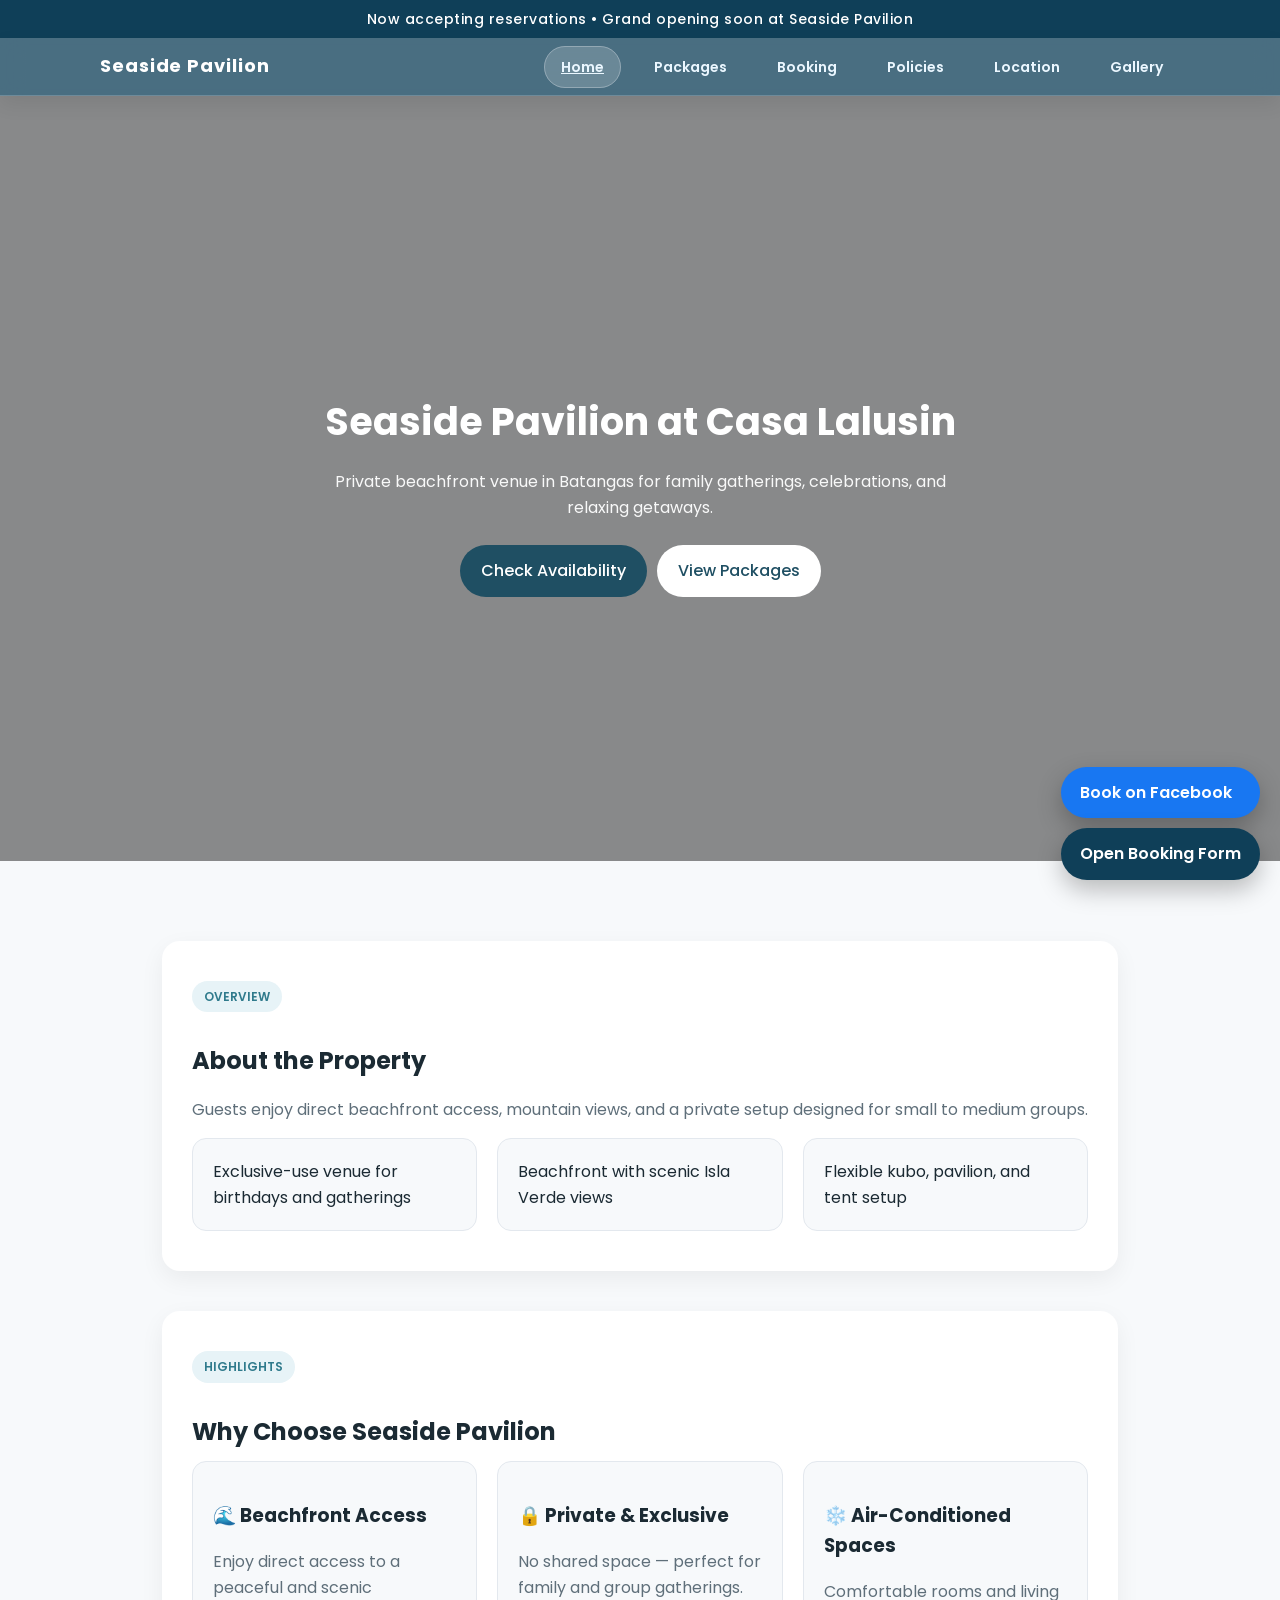
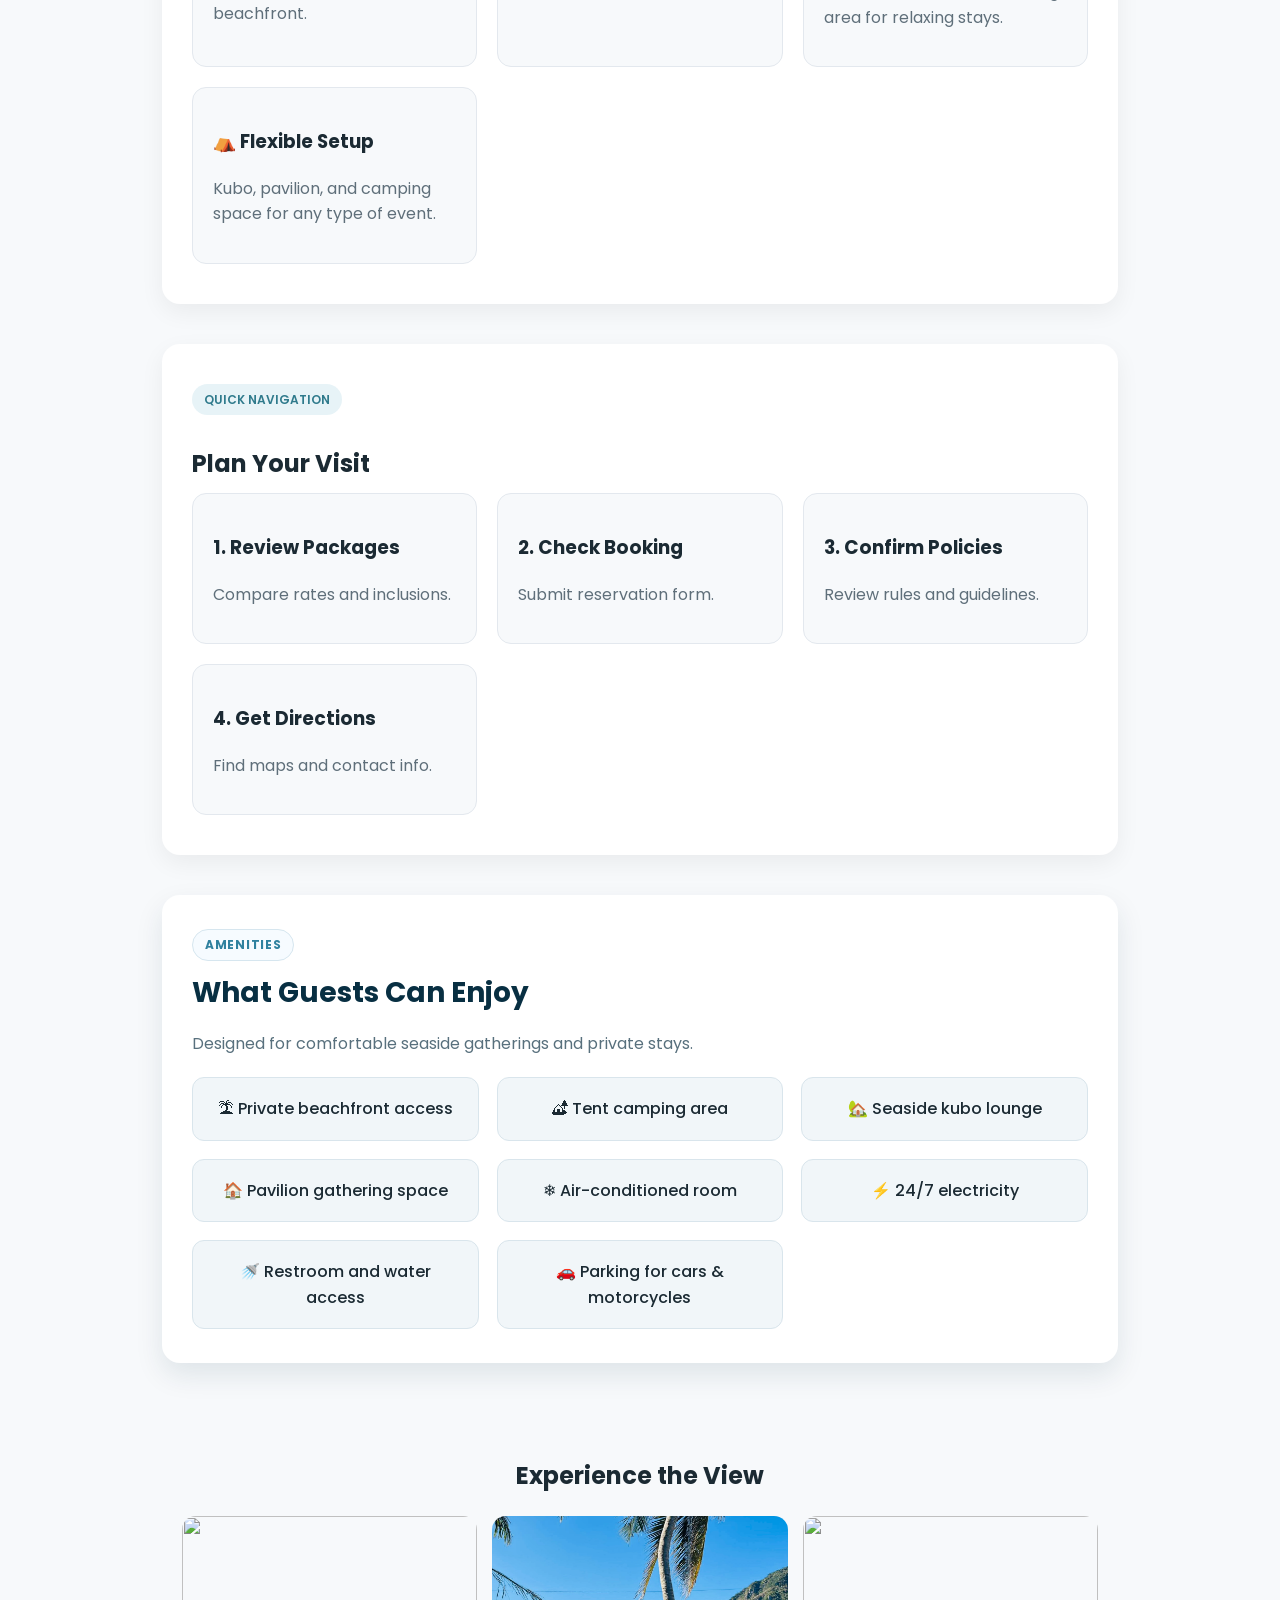
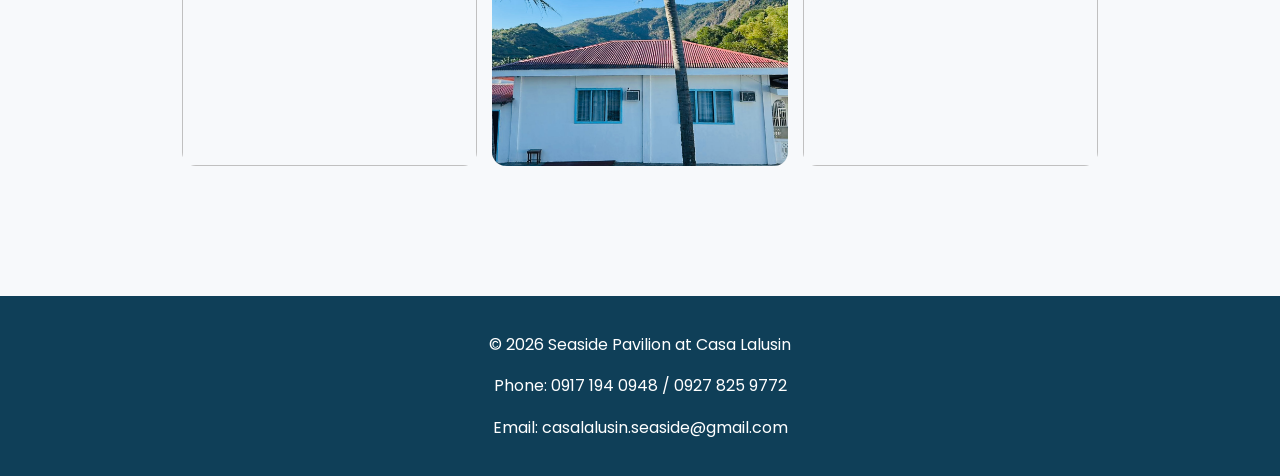
==== index.html @ c65def58 "Update index.html" ====
<!DOCTYPE html>
<html lang="en">

<head>
<meta charset="UTF-8">
<meta name="viewport" content="width=device-width, initial-scale=1.0">

<title>Seaside Pavilion at Casa Lalusin</title>

<link href="https://fonts.googleapis.com/css2?family=Poppins:wght@300;400;500;600;700&display=swap" rel="stylesheet">
<link rel="stylesheet" href="styles.css">

</head>

<body>

<div class="announcement-bar">
Now accepting reservations • Grand opening soon at Seaside Pavilion
</div>

<div class="page-shell">

<header class="site-header">

<div class="header-wrap">

<a class="brand" href="index.html">Seaside Pavilion</a>

<nav class="site-nav" aria-label="Main navigation">

<a class="active" href="index.html">Home</a>
<a href="packages.html">Packages</a>
<a href="booking.html">Booking</a>
<a href="policies.html">Policies</a>
<a href="location.html">Location</a>
<a href="gallery.html">Gallery</a>

</nav>

</div>

</header>

<section class="hero">
  <div class="hero-overlay"></div>

  <div class="hero-content">
    <h1>Seaside Pavilion at Casa Lalusin</h1>
    <p>Private beachfront venue in Batangas for family gatherings, celebrations, and relaxing getaways.</p>

    <div class="hero-buttons">
      <a href="booking.html" class="btn primary">Check Availability</a>
      <a href="packages.html" class="btn secondary">View Packages</a>
    </div>
  </div>
</section>
<main>

<section class="section-box">
  <span class="section-label">OVERVIEW</span>
  <h2>About the Property</h2>

  <p>
    Guests enjoy direct beachfront access, mountain views, and a private setup designed for small to medium groups.
  </p>

  <div class="highlight-grid">
    <div class="highlight-card">Exclusive-use venue for birthdays and gatherings</div>
    <div class="highlight-card">Beachfront with scenic Isla Verde views</div>
    <div class="highlight-card">Flexible kubo, pavilion, and tent setup</div>
  </div>
</section>

<section class="section-box">
  <span class="section-label">HIGHLIGHTS</span>
  <h2>Why Choose Seaside Pavilion</h2>

  <div class="highlight-grid">

    <div class="highlight-card">
      <h3>🌊 Beachfront Access</h3>
      <p>Enjoy direct access to a peaceful and scenic beachfront.</p>
    </div>

    <div class="highlight-card">
      <h3>🔒 Private & Exclusive</h3>
      <p>No shared space — perfect for family and group gatherings.</p>
    </div>

    <div class="highlight-card">
      <h3>❄️ Air-Conditioned Spaces</h3>
      <p>Comfortable rooms and living area for relaxing stays.</p>
    </div>

    <div class="highlight-card">
      <h3>⛺ Flexible Setup</h3>
      <p>Kubo, pavilion, and camping space for any type of event.</p>
    </div>

  </div>
</section>

<section class="section-box">
  <span class="section-label">QUICK NAVIGATION</span>
  <h2>Plan Your Visit</h2>

  <div class="highlight-grid">

    <div class="highlight-card">
      <h3>1. Review Packages</h3>
      <p>Compare rates and inclusions.</p>
    </div>

    <div class="highlight-card">
      <h3>2. Check Booking</h3>
      <p>Submit reservation form.</p>
    </div>

    <div class="highlight-card">
      <h3>3. Confirm Policies</h3>
      <p>Review rules and guidelines.</p>
    </div>

    <div class="highlight-card">
      <h3>4. Get Directions</h3>
      <p>Find maps and contact info.</p>
    </div>

  </div>
</section>

<section class="section amenities">

<div class="section-head">
<span class="kicker">Amenities</span>
<h2>What Guests Can Enjoy</h2>
<p class="lead">Designed for comfortable seaside gatherings and private stays.</p>
</div>

<div class="amenities-grid">

<div class="amenity">🏝 Private beachfront access</div>

<div class="amenity">🏕 Tent camping area</div>

<div class="amenity">🏡 Seaside kubo lounge</div>

<div class="amenity">🏠 Pavilion gathering space</div>

<div class="amenity">❄ Air-conditioned room</div>

<div class="amenity">⚡ 24/7 electricity</div>

<div class="amenity">🚿 Restroom and water access</div>

<div class="amenity">🚗 Parking for cars & motorcycles</div>

</div>

</section>

<section class="preview">
  <h2>Experience the View</h2>

  <div class="preview-grid">
    <img src="Photos/beach-front-2.jpg">
    <img src="Photos/pavilion-exterior.jpg">
    <img src="Photos/interior-pavillion.jpg">
  </div>
</section>
  
</main>

<footer class="footer">

<p>© 2026 Seaside Pavilion at Casa Lalusin</p>

<p>Phone: 0917 194 0948 / 0927 825 9772</p>

<p>Email: casalalusin.seaside@gmail.com</p>

</footer>

<div class="floating-book">

<a href="https://www.facebook.com/profile.php?id=61583040510428"
target="_blank"
rel="noopener"
class="btn btn-facebook">

Book on Facebook

</a>

<a href="https://docs.google.com/forms/d/e/1FAIpQLScv2Xp66gRx_fCEi0EjZHH2wXCVzVGtuP7Lgr5WYTmZOZ04qw/viewform?usp=header"
target="_blank"
rel="noopener"
class="btn btn-brand">

Open Booking Form

</a>

</div>

</div>

</body>

</html>
---- styles.css ----
:root {
  --bg: #eef5f9;
  --surface: #ffffff;
  --surface-soft: #f6fbff;
  --brand: #0f3f58;
  --brand-strong: #082f42;
  --accent: #2f819f;
  --text: #1b2a33;
  --muted: #58707d;
  --line: #d6e6ef;
  --shadow: 0 12px 28px rgba(8, 47, 66, 0.1);
  --radius-lg: 18px;
  --radius-md: 12px;
  --max-width: 1120px;
}

* {
  box-sizing: border-box;
}

body {
  margin: 0;
  font-family: 'Poppins', sans-serif;
  color: var(--text);
  background: linear-gradient(180deg,#f8fcff 0%,#eef5f9 100%);
  line-height: 1.6;
}

.page-shell {
  min-height: 100vh;
  display: flex;
  flex-direction: column;
}

.site-header {

position:sticky;

top:0;

z-index:25;

background:rgba(15,63,88,0.75);

backdrop-filter:blur(12px);

-webkit-backdrop-filter:blur(12px);

border-bottom:1px solid rgba(255,255,255,0.2);

box-shadow:0 8px 20px rgba(0,0,0,0.08);

}

.header-wrap {
  max-width: var(--max-width);
  margin: 0 auto;
  padding: 14px 20px;
  display: flex;
  justify-content: space-between;
  align-items: center;
}

.brand{

color:#fff;

text-decoration:none;

font-weight:700;

letter-spacing:0.05em;

font-size:18px;

}

.site-nav a {
  color: #ebf7ff;
  text-decoration: none;
  margin-left: 12px;
  font-weight: 600;
}

.site-nav a.active {
  text-decoration: underline;
}

.hero {
  background:
    linear-gradient(rgba(7,30,42,0.6),rgba(7,30,42,0.5)),
    url('https://images.unsplash.com/photo-1507525428034-b723cf961d3e') center/cover no-repeat;
  padding: 80px 20px;
  color: white;
  text-align: center;
}

.hero-card {
  max-width: 800px;
  margin: auto;
}

main {
  max-width: var(--max-width);
  margin: auto;
  padding: 30px 20px;
  flex: 1;
}

.section {
  background: white;
  padding: 28px;
  border-radius: var(--radius-lg);
  box-shadow: var(--shadow);
  margin-bottom: 24px;
}

.section-head h2 {
  margin-top: 0;
}

.grid-2 {
  display: grid;
  gap: 16px;
  grid-template-columns: repeat(auto-fit,minmax(280px,1fr));
}

.grid-3 {
  display: grid;
  gap: 16px;
  grid-template-columns: repeat(auto-fit,minmax(200px,1fr));
}

.card {
  background: var(--surface-soft);
  border: 1px solid var(--line);
  border-radius: var(--radius-md);
  padding: 16px;
}

.list,
.numbered {
  padding-left: 20px;
}

.package-grid {
  display: grid;
  gap: 16px;
  grid-template-columns: repeat(auto-fit,minmax(250px,1fr));
}

.package-card {
  background: #f9fcff;
  border: 1px solid var(--line);
  border-radius: var(--radius-md);
  padding: 16px;
}

.price-row {
  display: grid;
  grid-template-columns: 1fr 1fr;
  gap: 8px;
  margin-bottom: 10px;
}

.price-chip {
  background: #eaf4fa;
  padding: 8px;
  border-radius: 8px;
  text-align: center;
}

.package-card.featured {
  background: linear-gradient(150deg,#0f3f58,#1a6e90);
  color: white;
}

.btn {
  display: inline-block;
  padding: 10px 18px;
  border-radius: 999px;
  text-decoration: none;
  font-weight: 600;
}

.btn-primary {
  background: white;
  color: var(--brand);
}

.btn-brand {
  background: var(--brand);
  color: white;
}

.btn-facebook {
  background: #1877f2;
  color: white;
}

.footer {
  background: var(--brand);
  color: white;
  text-align: center;
  padding: 20px;
}

.floating-book {
  position: fixed;
  right: 16px;
  bottom: 16px;
  display: flex;
  flex-direction: column;
  gap: 8px;
}

table {
  width: 100%;
  border-collapse: collapse;
}

th,
td {
  border: 1px solid var(--line);
  padding: 10px;
}

th {
  background: #e8f2f8;
}

/* ===== HERO GLASS CARD ===== */

.hero-card{
max-width:820px;
margin:0 auto;
padding:34px;
border-radius:18px;

background:rgba(6,28,39,0.52);
backdrop-filter:blur(6px);

box-shadow:0 12px 28px rgba(8,47,66,0.2);
}


/* ===== HERO GRADIENT BACKGROUND ===== */

.hero{

background:
linear-gradient(rgba(7,30,42,0.63),rgba(7,30,42,0.42)),
url('https://images.unsplash.com/photo-1507525428034-b723cf961d3e')
center/cover no-repeat;

padding:82px 20px;
color:#fff;

}


/* ===== SMALL SECTION LABEL ===== */

.kicker{

display:inline-block;

font-size:12px;
letter-spacing:0.06em;

text-transform:uppercase;

color:#2f819f;

background:#f6fbff;

border:1px solid #d6e6ef;

border-radius:999px;

padding:5px 12px;

font-weight:700;

margin-bottom:10px;

}


/* ===== NAVIGATION ACTIVE BUTTON ===== */

.site-nav a {
color:#ebf7ff;
text-decoration:none;
font-weight:600;
padding:10px 16px;
border-radius:999px;
border:1px solid transparent;
transition:all 0.2s ease;
font-size:14px;
}

.site-nav a:hover,
.site-nav a.active{

background:rgba(255,255,255,0.18);

border-color:rgba(255,255,255,0.28);

transform:translateY(-1px);

}


/* FEATURED PACKAGE CARD */

.package-card.featured{

background:linear-gradient(150deg,#0f3f58 0%,#1a6e90 100%);

border-color:#0f3f58;

color:#ffffff;

box-shadow: 0 18px 40px rgba(8,47,66,0.25)
}

.package-card.featured h3{
color:#ffffff;
}

.package-card.featured li{
color:#e9f4fb;
}

.package-card.featured strong{
color:#ffffff;
}

.package-card.featured .price-chip{

background:rgba(255,255,255,0.15);

border:1px solid rgba(255,255,255,0.35);

color:#ffffff;

}

.package-card.featured .price-chip small{

color:#cfe8f7;

}


/* ===== POLICY CARDS ===== */

.policy-list{

display:grid;
gap:12px;

}

.policy-item{

background:#f6fbff;

border:1px solid #d6e6ef;

border-radius:12px;

padding:16px;

}

/* ===== PACKAGE PRICE LAYOUT FIX ===== */

.price-row{

display:grid;
grid-template-columns:1fr 1fr;
gap:12px;
margin:12px 0 14px;

}

.price-chip{

border:1px solid #c7dbe7;

border-radius:12px;

background:#eaf4fa;

padding:12px;

text-align:center;

font-weight:600;

}

.price-chip small{

display:block;

text-transform:uppercase;

letter-spacing:0.05em;

color:#58707d;

font-size:11px;

margin-bottom:4px;

}

/* ===== PACKAGE CARD IMPROVEMENT ===== */

.package-card{

background:#f9fcff;

border:1px solid #d6e6ef;

border-radius:16px;

padding:18px;

transition:transform .15s ease, box-shadow .15s ease;

}

.package-card:hover{

transform:translateY(-3px);

box-shadow:0 14px 30px rgba(8,47,66,0.12);

}

.section-head h2{

font-size:28px;

margin-bottom:6px;

color:#082f42;

}

.section-head .lead{

color:#58707d;

max-width:700px;

}

.btn{

display:inline-block;

border-radius:999px;

padding:12px 20px;

font-weight:600;

border:1px solid transparent;

transition:all .2s ease;

}

.btn:hover{

transform:translateY(-1px);

box-shadow:0 6px 14px rgba(0,0,0,0.15);

}

.policy-item{

background:#f6fbff;

border:1px solid #cfe2ee;

border-radius:14px;

padding:18px;

box-shadow:0 6px 18px rgba(8,47,66,0.05);

}

.section{

padding:34px 30px;

}

.card,
.package-card,
.policy-item{

transition:all .2s ease;

}

.card:hover{

transform:translateY(-2px);

}

.price-chip{

font-size:18px;

}

.price-chip small{

font-size:11px;

}

.price-chip{

font-weight:700;

letter-spacing:0.03em;

}

.exclusive-label{

font-size:12px;

color:#cfe8f7

letter-spacing:0.05em;

text-transform:uppercase;

margin-bottom:10px;

}

.package-card h3{

font-size:22px;

margin-bottom:10px;

}

.hero{

position:relative;

min-height:85vh;

display:flex;

align-items:center;

justify-content:center;

background-image:url("https://images.unsplash.com/photo-1507525428034-b723cf961d3e");

background-size:cover;

background-position:center;

}

.hero-overlay{

position:absolute;

top:0;

left:0;

width:100%;

height:100%;

background:linear-gradient(
180deg,
rgba(8,47,66,0.55),
rgba(8,47,66,0.75)
);

}

.hero-card{

position:relative;

background:rgba(8,47,66,0.75);

padding:50px;

border-radius:18px;

max-width:700px;

text-align:center;

color:white;

backdrop-filter:blur(6px);

box-shadow:0 25px 60px rgba(0,0,0,0.25);

}

.hero-card h1{

font-size:42px;

margin-bottom:15px;

}

.hero-card p{

font-size:18px;

opacity:0.9;

margin-bottom:25px;

}

/* FLOATING BOOK BUTTON */

.floating-book{

position:fixed;

bottom:20px;

right:20px;

display:flex;

flex-direction:column;

gap:10px;

z-index:999;

}

.floating-book a{

padding:12px 18px;

border-radius:999px;

font-weight:600;

box-shadow:0 10px 25px rgba(0,0,0,0.25);

text-decoration:none;

}

.floating-book a:hover{

transform:translateY(-2px);

box-shadow:0 14px 30px rgba(0,0,0,0.3);

}

/* Announcement Bar */

.announcement-bar{

background:#0f3f58;

color:white;

text-align:center;

padding:8px;

font-size:14px;

font-weight:500;

letter-spacing:0.5px;

}

/* AMENITIES SECTION */

.amenities-grid{

display:grid;

grid-template-columns:repeat(auto-fit,minmax(220px,1fr));

gap:18px;

margin-top:20px;

}

.amenity{

background:#f1f6f9;

padding:18px;

border-radius:12px;

font-weight:500;

text-align:center;

border:1px solid #d9e5ec;

transition:0.2s;

}

.amenity:hover{

transform:translateY(-3px);

box-shadow:0 10px 20px rgba(0,0,0,0.08);

}

/* GALLERY */

.gallery-grid{

display:grid;

grid-template-columns:repeat(auto-fit,minmax(250px,1fr));

gap:20px;

margin-top:25px;

}

.gallery-placeholder{

background:#e7eef3;

border:1px dashed #b6c9d6;

border-radius:14px;

height:180px;

display:flex;

align-items:center;

justify-content:center;

font-weight:500;

color:#4c6677;

}

/* MOBILE NAVIGATION */

@media (max-width: 600px){

.site-nav{
flex-direction:column;
align-items:flex-start;
width:100%;
gap:6px;
margin-top:10px;
}

.site-nav a{
display:block;
width:100%;
}

.header-wrap{
flex-direction:column;
align-items:flex-start;
}

}

/* MOBILE HERO */

@media (max-width:600px){

.hero{
padding:60px 15px;
}

.hero-card{
padding:20px;
}

.hero h1{
font-size:28px;
}

.hero p{
font-size:14px;
}

}

/* MOBILE PACKAGES */

@media (max-width:600px){

.price-row{
grid-template-columns:1fr;
}

.package-card{
padding:18px;
}

}

@media (max-width:680px){

.floating-book{
position:fixed;
bottom:10px;
left:10px;
right:10px;
flex-direction:row;
justify-content:center;
gap:10px;
}

.floating-book .btn{
flex:1;
text-align:center;
}

}

/* MOBILE SECTIONS */

@media (max-width:600px){

.section{
padding:20px 15px;
}

.grid-2,
.grid-3{
grid-template-columns:1fr;
}

}

/* MOBILE NAVIGATION */

@media (max-width:700px){

.site-nav{

display:grid;

grid-template-columns:repeat(3,1fr);

gap:6px;

width:100%;

}

.site-nav a{

text-align:center;

padding:10px 6px;

font-size:13px;

}

.header-wrap{

flex-direction:column;

align-items:flex-start;

}

}

.gallery {
  padding: 50px 20px;
  text-align: center;
}

.featured {
  display: grid;
  grid-template-columns: 1fr 1fr;
  gap: 15px;
  margin-bottom: 20px;
}

.featured-img {
  width: 100%;
  height: 350px;
  object-fit: cover;
  border-radius: 12px;
  cursor: pointer;
}

.gallery-grid {
  display: grid;
  grid-template-columns: repeat(auto-fit, minmax(220px, 1fr));
  gap: 12px;
}

.gallery-grid img {
  width: 100%;
  height: 220px;
  object-fit: cover;
  border-radius: 10px;
  cursor: pointer;
}

.gallery img:hover {
  transform: scale(1.05);
  transition: 0.3s ease;
}

/* IMAGE BOX */
.img-box {
  position: relative;
  overflow: hidden;
  border-radius: 14px;
}

/* IMAGES */
.img-box img {
  width: 100%;
  height: 250px;
  object-fit: cover;
  transition: transform 0.4s ease;
}

/* FEATURED */
.featured .img-box img {
  height: 350px;
}

/* HOVER ZOOM */
.img-box:hover img {
  transform: scale(1.08);
}

/* OVERLAY TEXT */
.overlay {
  position: absolute;
  bottom: 0;
  width: 100%;
  padding: 12px;
  background: linear-gradient(to top, rgba(0,0,0,0.7), transparent);
  color: white;
  font-size: 14px;
  text-align: left;
  opacity: 0;
  transition: 0.3s;
}

.img-box:hover .overlay {
  opacity: 1;
}

.gallery img {
  opacity: 1;
  transform: none;
}

/* LIGHTBOX FIX */
#lightbox {
  display: none;
  position: fixed;
  z-index: 9999;
  top: 0;
  left: 0;
  width: 100%;
  height: 100%;
  background: rgba(0,0,0,0.9);
}

#lightbox img {
  display: block;
  max-width: 90%;
  max-height: 80%;
  margin: 5% auto;
  border-radius: 10px;
}

#lightbox .close,
#lightbox .prev,
#lightbox .next {
  position: absolute;
  color: white;
  font-size: 30px;
  cursor: pointer;
  user-select: none;
}

#lightbox .close {
  top: 20px;
  right: 30px;
}

#lightbox .prev {
  top: 50%;
  left: 30px;
  transform: translateY(-50%);
}

#lightbox .next {
  top: 50%;
  right: 30px;
  transform: translateY(-50%);
}

.gallery-grid {
  display: grid;
  grid-template-columns: repeat(auto-fit, minmax(220px, 1fr));
  gap: 15px;
}

.img-box img {
  width: 100%;
  height: 250px;
  object-fit: cover;
  border-radius: 10px;
  display: block;
}

/* ===== LIGHTBOX FINAL FIX ===== */

#lightbox {
  display: none;
  position: fixed !important;
  z-index: 99999 !important;
  top: 0;
  left: 0;
  width: 100vw;
  height: 100vh;
  background: rgba(0,0,0,0.95);

  justify-content: center;
  align-items: center;
}

#lightbox img {
  max-width: 90vw;
  max-height: 85vh;
  object-fit: contain;
  border-radius: 12px;
}

/* Buttons */
#lightbox .close,
#lightbox .prev,
#lightbox .next {
  position: absolute;
  color: white;
  font-size: 32px;
  cursor: pointer;
  user-select: none;
}

#lightbox .close {
  top: 20px;
  right: 30px;
}

#lightbox .prev {
  left: 20px;
  top: 50%;
  transform: translateY(-50%);
}

#lightbox .next {
  right: 20px;
  top: 50%;
  transform: translateY(-50%);
}

#lightbox {
  display: none;
  position: fixed !important;
  z-index: 99999 !important;
  top: 0;
  left: 0;
  width: 100vw;
  height: 100vh;
  background: rgba(0,0,0,0.95);

  justify-content: center;
  align-items: center;
}

#lightbox img {
  max-width: 90vw;
  max-height: 85vh;
  object-fit: contain;
  border-radius: 12px;
}

#lightbox .close,
#lightbox .prev,
#lightbox .next {
  position: absolute;
  color: white;
  font-size: 32px;
  cursor: pointer;
}

#lightbox .close {
  top: 20px;
  right: 30px;
}

#lightbox .prev {
  left: 20px;
  top: 50%;
  transform: translateY(-50%);
}

#lightbox .next {
  right: 20px;
  top: 50%;
  transform: translateY(-50%);
}

/* ===== PREMIUM GALLERY DESIGN ===== */

.gallery {
  max-width: 1200px;
  margin: 0 auto;
  padding: 40px 20px;
}

.gallery h2 {
  text-align: center;
  font-size: 28px;
  margin-bottom: 25px;
}

/* Featured images */
.featured {
  display: grid;
  grid-template-columns: 1fr 1fr;
  gap: 15px;
  margin-bottom: 20px;
}

.featured .img-box {
  overflow: hidden;
  border-radius: 16px;
}

/* Grid layout */
.gallery-grid {
  display: grid;
  grid-template-columns: repeat(auto-fill, minmax(220px, 1fr));
  gap: 15px;
}

/* Image box */
.img-box {
  position: relative;
  overflow: hidden;
  border-radius: 14px;
  cursor: pointer;
}

/* Images */
.img-box img {
  width: 100%;
  height: 230px;
  object-fit: cover;
  transition: transform 0.4s ease, filter 0.4s ease;
  display: block;
}

/* Hover effect */
.img-box:hover img {
  transform: scale(1.08);
  filter: brightness(0.85);
}

/* Optional overlay glow */
.img-box::after {
  content: "";
  position: absolute;
  inset: 0;
  background: rgba(0,0,0,0.15);
  opacity: 0;
  transition: 0.3s;
}

.img-box:hover::after {
  opacity: 1;
}

/* ===== MOBILE OPTIMIZATION ===== */
@media (max-width: 768px) {
  .featured {
    grid-template-columns: 1fr;
  }

  .img-box img {
    height: 200px;
  }
}

/* smoother page feel */
body {
  background: #f4f7f9;
}

/* subtle card effect */
.gallery {
  background: white;
  border-radius: 16px;
}

/* smoother page feel */
body {
  background: #f4f7f9;
}

/* subtle card effect */
.gallery {
  background: white;
  border-radius: 16px;
}

/* ===== ULTRA PREMIUM GALLERY ===== */

.gallery {
  max-width: 1200px;
  margin: auto;
  padding: 50px 20px;
}

.gallery h2 {
  text-align: center;
  font-size: 30px;
  margin-bottom: 20px;
}

/* ===== PREMIUM FILTER BUTTONS ===== */

.gallery-tabs {
  display: flex;
  justify-content: center;
  flex-wrap: wrap;
  gap: 10px;
  margin-bottom: 30px;
}

.tab {
  padding: 10px 18px;
  border-radius: 999px;
  border: none;
  background: rgba(255,255,255,0.7);
  backdrop-filter: blur(10px);
  color: #1f4f63;
  font-weight: 500;
  cursor: pointer;
  transition: all 0.3s ease;
  box-shadow: 0 4px 12px rgba(0,0,0,0.08);
}

/* Active + hover */
.tab.active,
.tab:hover {
  background: linear-gradient(135deg, #1f4f63, #2c6e8a);
  color: white;
  transform: translateY(-2px);
}

}

/* IMAGE BOX */
.img-box {
  overflow: hidden;
  border-radius: 14px;
  cursor: pointer;
}

.img-box img {
  width: 100%;
  height: 230px;
  object-fit: cover;
  transition: transform 0.4s ease;
}

.img-box:hover img {
  transform: scale(1.08);
}

@media (max-width: 768px) {
  .gallery-grid {
    column-count: 2;
  }

  .img-box img {
    height: 180px;
  }
}

.img-box {
  border-radius: 16px;
  overflow: hidden;
  box-shadow: 0 6px 18px rgba(0,0,0,0.1);
}

/* ===== HERO UPGRADE ===== */

.hero {
  position: relative;
  height: 90vh;
  background: url("Photos/beach-front.jpg") center/cover no-repeat;
  display: flex;
  align-items: center;
  justify-content: center;
}

.hero-overlay {
  position: absolute;
  inset: 0;
  background: linear-gradient(to bottom, rgba(0,0,0,0.4), rgba(0,0,0,0.6));
}

.hero-content {
  position: relative;
  text-align: center;
  color: white;
  max-width: 700px;
  padding: 20px;
}

.hero-content h1 {
  font-size: 42px;
  font-weight: 700;
  margin-bottom: 15px;
}

.hero-content p {
  font-size: 16px;
  margin-bottom: 25px;
}

/* Buttons */
.hero-buttons {
  display: flex;
  gap: 10px;
  justify-content: center;
  flex-wrap: wrap;
}

.btn {
  padding: 12px 20px;
  border-radius: 999px;
  text-decoration: none;
  font-weight: 500;
  transition: 0.3s ease;
}

.btn.primary {
  background: #1f4f63;
  color: white;
}

.btn.secondary {
  background: white;
  color: #1f4f63;
}

/* Hover */
.btn:hover {
  transform: translateY(-2px);
  opacity: 0.9;
}

/* ===== HERO UPGRADE ===== */

.hero {
  position: relative;
  height: 85vh;
  background: url("Photos/beach-front.jpg") center/cover no-repeat;
  display: flex;
  align-items: center;
  justify-content: center;
}

.hero-overlay {
  position: absolute;
  inset: 0;
  background: rgba(0,0,0,0.45); /* LESS DARK */
}

.hero-content {
  position: relative;
  text-align: center;
  color: white;
  padding: 20px;
}

.hero-content h1 {
  font-size: 38px;
  font-weight: 700;
  margin-bottom: 10px;
}

.hero-content p {
  font-size: 16px;
  opacity: 0.95;
}

/* Buttons */
.hero-buttons {
  display: flex;
  gap: 10px;
  justify-content: center;
  flex-wrap: wrap;
}

.btn {
  padding: 12px 20px;
  border-radius: 999px;
  text-decoration: none;
  font-weight: 500;
  transition: 0.3s ease;
}

.btn.primary {
  background: #1f4f63;
  color: white;
}

.btn.secondary {
  background: white;
  color: #1f4f63;
}

/* Hover */
.btn:hover {
  transform: translateY(-2px);
  opacity: 0.9;
}

/* ===== PREVIEW ===== */

.preview {
  padding: 50px 20px;
  text-align: center;
}

.preview-grid {
  display: grid;
  grid-template-columns: repeat(auto-fit, minmax(250px, 1fr));
  gap: 15px;
}

.preview-grid img {
  width: 100%;
  height: 250px;
  object-fit: cover;
  border-radius: 14px;
}

/* ===== GLOBAL FIX ===== */

body {
  margin: 0;
  font-family: 'Poppins', sans-serif;
  background: #f7f9fb;
}

main {
  max-width: 1100px;
  margin: auto;
  padding: 20px;
}

section {
  margin-bottom: 60px;
}

img {
  max-width: 100%;
  height: auto;
  display: block;
}

img {
  max-width: 100%;
  height: auto;
  display: block;
}

.highlight-grid {
  display: grid;
  grid-template-columns: repeat(auto-fit, minmax(220px, 1fr));
  gap: 20px;
}

.highlight-card {
  background: #f7f9fb;
  padding: 20px;
  border-radius: 14px;
  transition: 0.25s ease;
  border: 1px solid #e3e8ee;
}

.highlight-card:hover {
  transform: translateY(-5px);
  box-shadow: 0 10px 25px rgba(0,0,0,0.08);
}

.floating-buttons {
  position: fixed;
  bottom: 20px;
  right: 20px;
  display: flex;
  flex-direction: column;
  gap: 10px;
  z-index: 999;
}

.floating-buttons a {
  padding: 10px 14px;
  border-radius: 999px;
  font-size: 13px;
}

@media (max-width: 768px) {

  .hero-content h1 {
    font-size: 26px;
  }

  .hero-content p {
    font-size: 14px;
  }

  main {
    padding: 15px;
  }

}

/* ===== UNIFIED SECTION STYLE ===== */

.section-box {
  background: #ffffff;
  padding: 40px 30px;
  border-radius: 18px;
  box-shadow: 0 8px 25px rgba(0,0,0,0.06);
  margin-bottom: 40px;
}

.section-label {
  display: inline-block;
  font-size: 12px;
  font-weight: 600;
  color: #2f7a8c;
  background: #e7f3f7;
  padding: 6px 12px;
  border-radius: 999px;
  margin-bottom: 10px;
}

.section-box h2 {
  margin-bottom: 10px;
}

.section-box p {
  color: #5f6f7a;
}
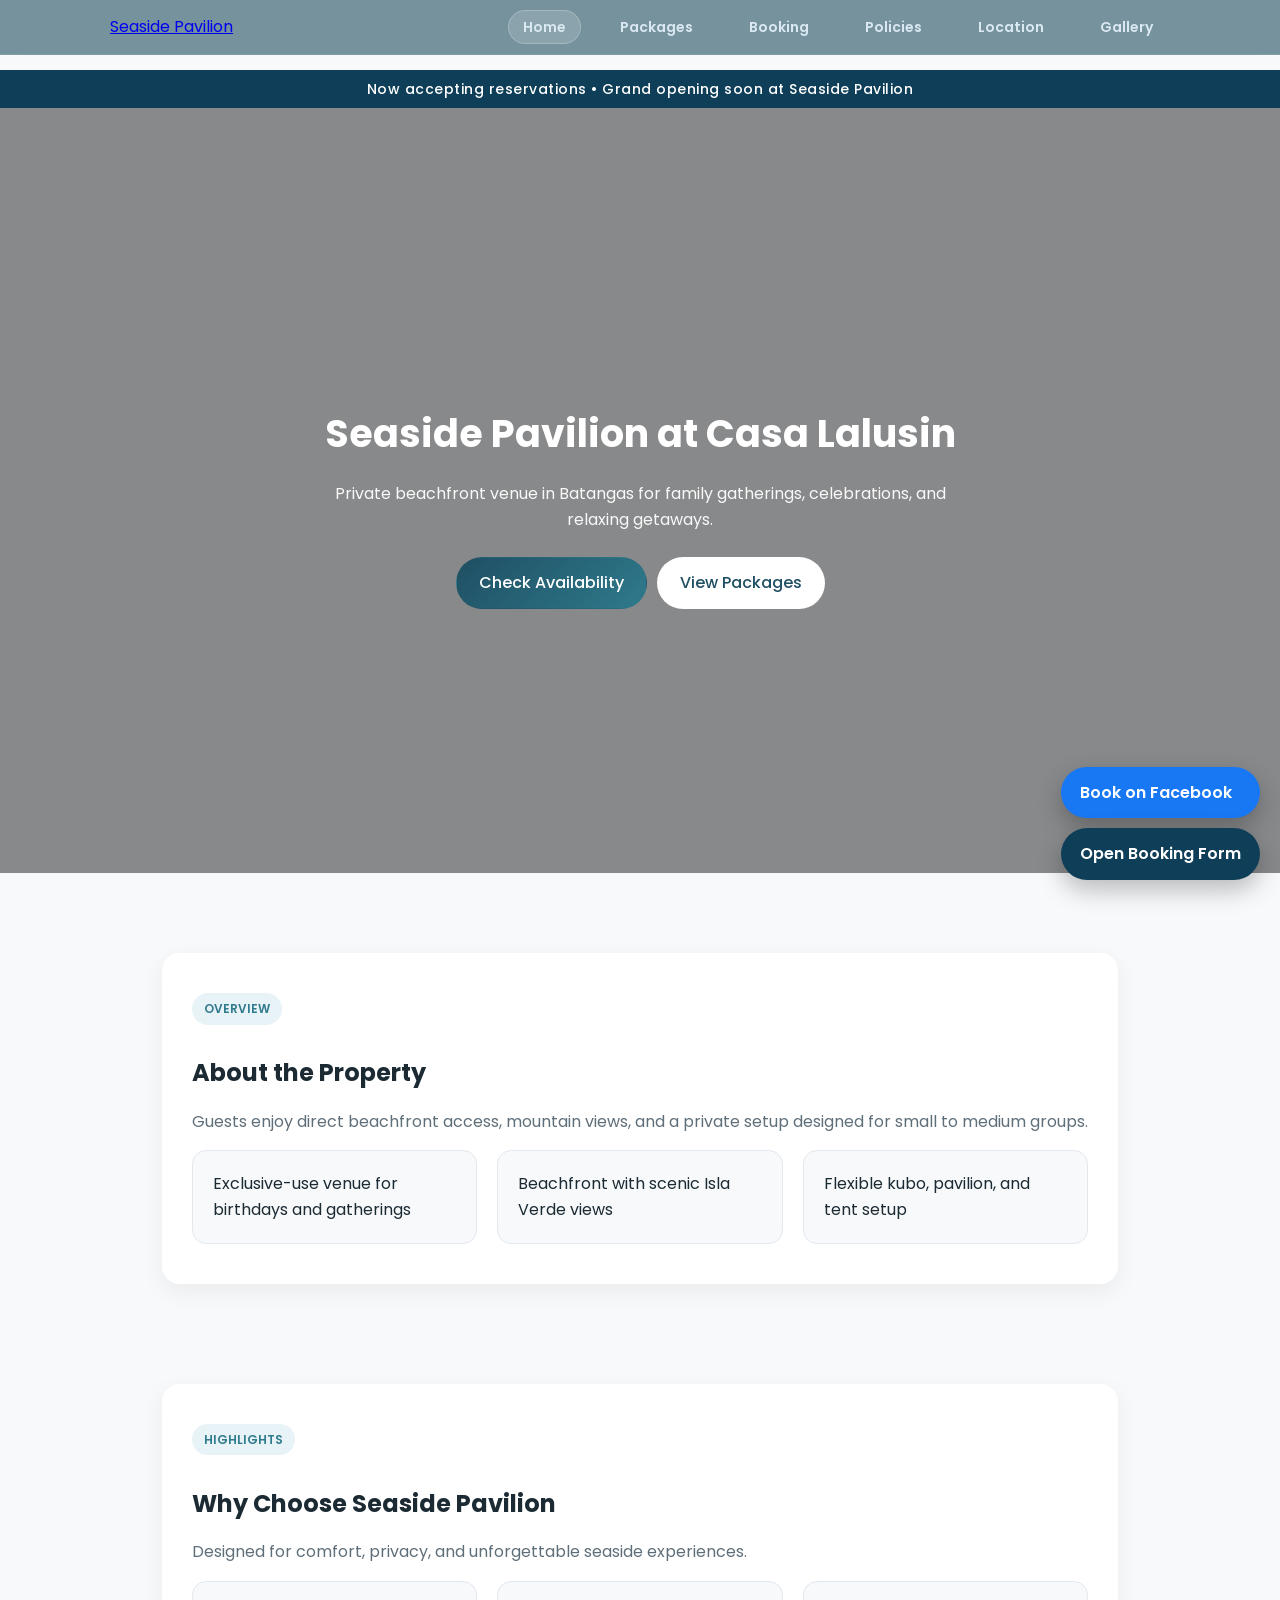
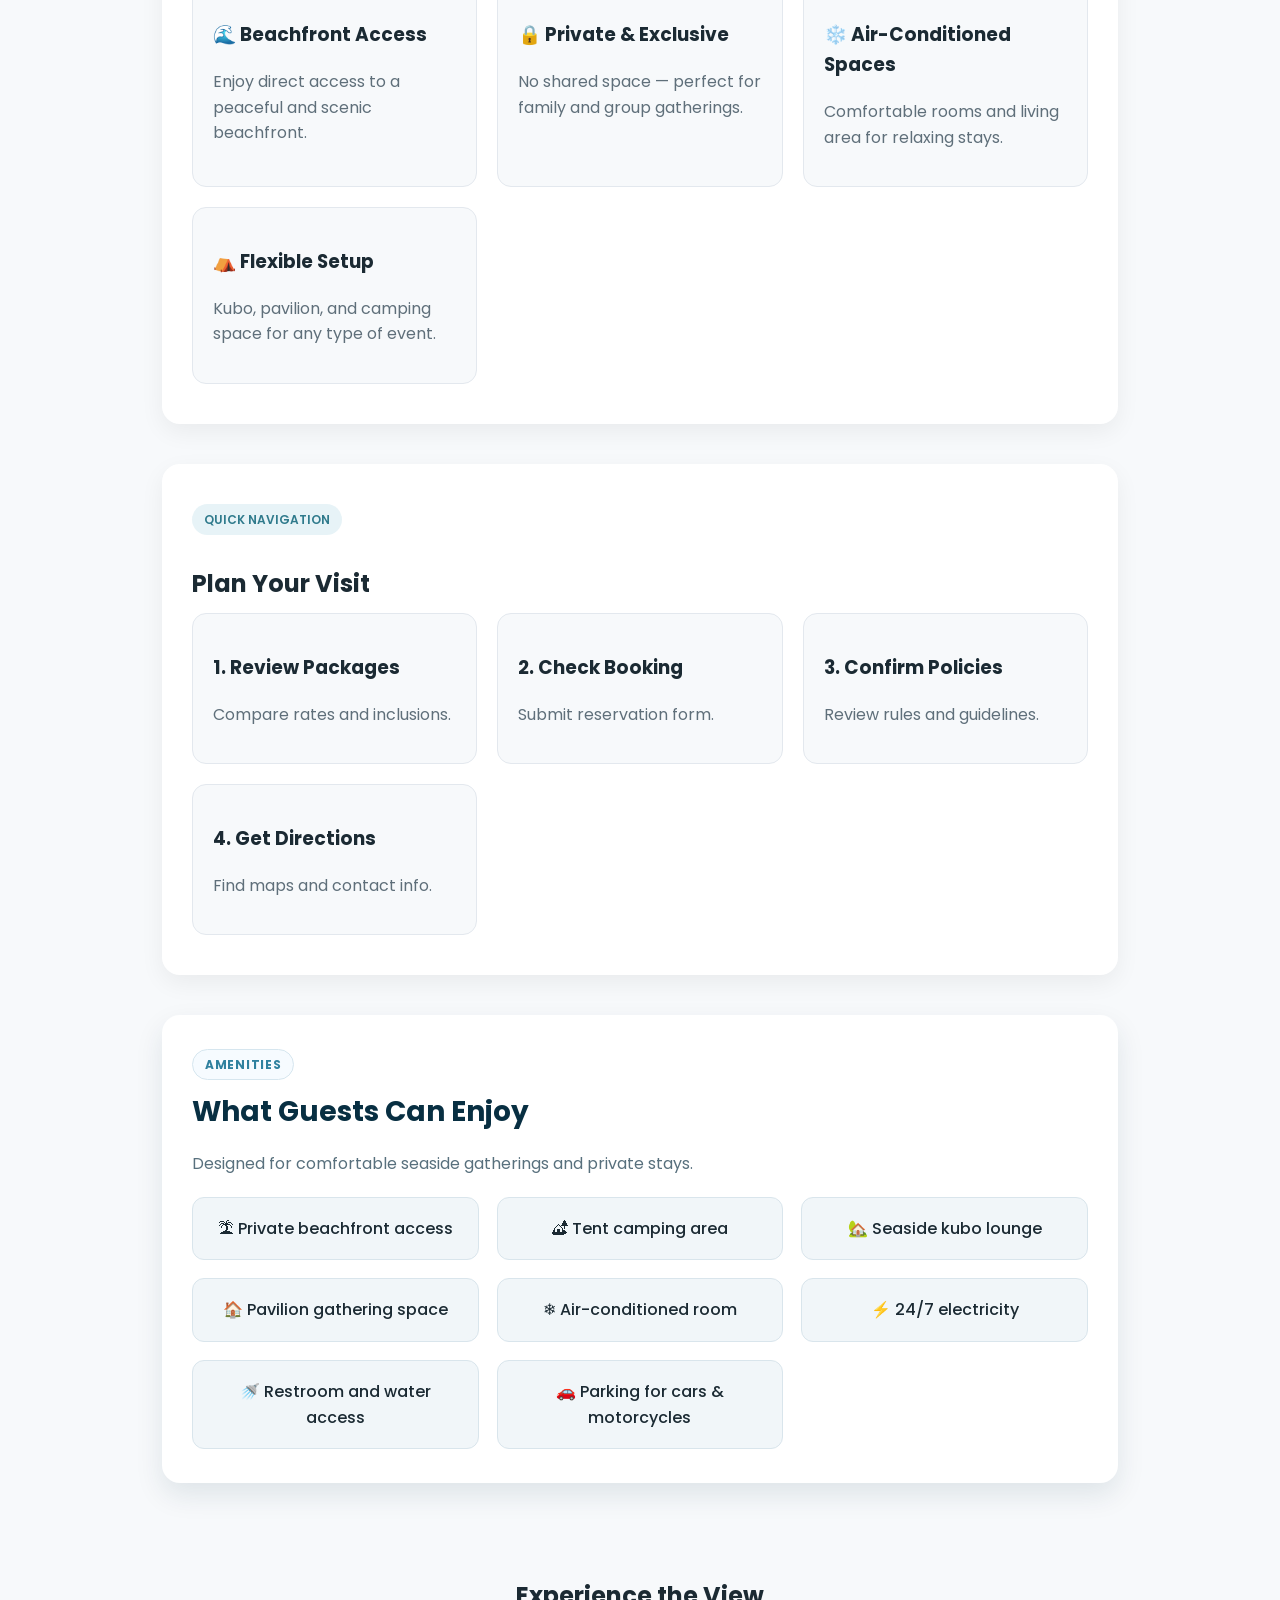
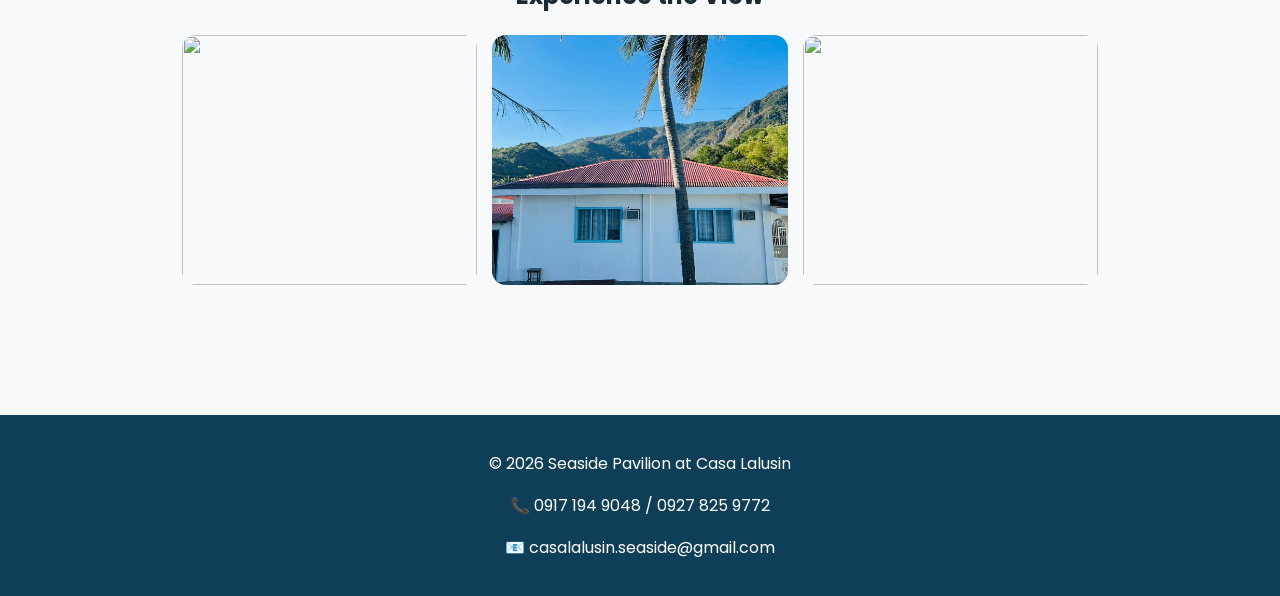
==== commit 27857b20: "Update index.html" ====
--- a/index.html
+++ b/index.html
@@ -71,10 +71,18 @@
   </div>
 </section>
 
+<section class="image-break">
+  <img src="Photos/beach-front.jpg" alt="">
+</section>
+  
 <section class="section-box">
   <span class="section-label">HIGHLIGHTS</span>
   <h2>Why Choose Seaside Pavilion</h2>
 
+<p class="section-subtext">
+  Designed for comfort, privacy, and unforgettable seaside experiences.
+</p>
+  
   <div class="highlight-grid">
 
     <div class="highlight-card">
@@ -172,13 +180,10 @@
 </main>
 
 <footer class="footer">
-
-<p>© 2026 Seaside Pavilion at Casa Lalusin</p>
-
-<p>Phone: 0917 194 0948 / 0927 825 9772</p>
-
-<p>Email: casalalusin.seaside@gmail.com</p>
-
+  <p>© 2026 Seaside Pavilion at Casa Lalusin</p>
+
+  <p>📞 0917 194 9048 / 0927 825 9772</p>
+  <p>📧 casalalusin.seaside@gmail.com</p>
 </footer>
 
 <div class="floating-book">
@@ -205,6 +210,22 @@
 
 </div>
 
+<script>
+const sections = document.querySelectorAll(".section-box");
+
+const observer = new IntersectionObserver(entries => {
+  entries.forEach(entry => {
+    if (entry.isIntersecting) {
+      entry.target.classList.add("show");
+    }
+  });
+});
+
+sections.forEach(section => {
+  observer.observe(section);
+});
+</script>
+  
 </body>
 
 </html>
--- a/styles.css
+++ b/styles.css
@@ -32,58 +32,48 @@
   flex-direction: column;
 }
 
+/* ===== GLASS HEADER ===== */
+
 .site-header {
-
-position:sticky;
-
-top:0;
-
-z-index:25;
-
-background:rgba(15,63,88,0.75);
-
-backdrop-filter:blur(12px);
-
--webkit-backdrop-filter:blur(12px);
-
-border-bottom:1px solid rgba(255,255,255,0.2);
-
-box-shadow:0 8px 20px rgba(0,0,0,0.08);
-
+  position: fixed;
+  top: 0;
+  width: 100%;
+  z-index: 1000;
+
+  background: rgba(31, 78, 95, 0.6);
+  backdrop-filter: blur(10px);
+
+  border-bottom: 1px solid rgba(255,255,255,0.1);
 }
 
 .header-wrap {
-  max-width: var(--max-width);
-  margin: 0 auto;
-  padding: 14px 20px;
+  max-width: 1100px;
+  margin: auto;
   display: flex;
   justify-content: space-between;
   align-items: center;
-}
-
-.brand{
-
-color:#fff;
-
-text-decoration:none;
-
-font-weight:700;
-
-letter-spacing:0.05em;
-
-font-size:18px;
-
+  padding: 14px 20px;
 }
 
 .site-nav a {
-  color: #ebf7ff;
-  text-decoration: none;
-  margin-left: 12px;
-  font-weight: 600;
-}
-
-.site-nav a.active {
-  text-decoration: underline;
+  color: white;
+  opacity: 0.85;
+  margin-left: 18px;
+  transition: 0.3s;
+}
+
+.site-nav a:hover {
+  opacity: 1;
+}
+
+.site-nav .active {
+  background: rgba(255,255,255,0.15);
+  padding: 6px 14px;
+  border-radius: 999px;
+}
+
+body {
+  padding-top: 70px;
 }
 
 .hero {
@@ -1451,15 +1441,14 @@
 }
 
 .btn {
-  padding: 12px 20px;
+  padding: 12px 22px;
   border-radius: 999px;
-  text-decoration: none;
   font-weight: 500;
-  transition: 0.3s ease;
+  transition: all 0.3s ease;
 }
 
 .btn.primary {
-  background: #1f4f63;
+  background: linear-gradient(135deg, #1f4f63, #2f7a8c);
   color: white;
 }
 
@@ -1468,10 +1457,9 @@
   color: #1f4f63;
 }
 
-/* Hover */
 .btn:hover {
-  transform: translateY(-2px);
-  opacity: 0.9;
+  transform: translateY(-3px) scale(1.03);
+  box-shadow: 0 10px 25px rgba(0,0,0,0.15);
 }
 
 /* ===== PREVIEW ===== */
@@ -1534,13 +1522,14 @@
   background: #f7f9fb;
   padding: 20px;
   border-radius: 14px;
-  transition: 0.25s ease;
   border: 1px solid #e3e8ee;
+
+  transition: all 0.25s ease;
 }
 
 .highlight-card:hover {
-  transform: translateY(-5px);
-  box-shadow: 0 10px 25px rgba(0,0,0,0.08);
+  transform: translateY(-6px);
+  box-shadow: 0 12px 30px rgba(0,0,0,0.1);
 }
 
 .floating-buttons {
@@ -1603,3 +1592,30 @@
 .section-box p {
   color: #5f6f7a;
 }
+
+.hero-content {
+  animation: fadeUp 1s ease forwards;
+}
+
+@keyframes fadeUp {
+  from {
+    opacity: 0;
+    transform: translateY(30px);
+  }
+  to {
+    opacity: 1;
+    transform: translateY(0);
+  }
+}
+
+.section-box {
+  opacity: 0;
+  transform: translateY(40px);
+  transition: 0.6s ease;
+}
+
+.section-box.show {
+  opacity: 1;
+  transform: translateY(0);
+}
+
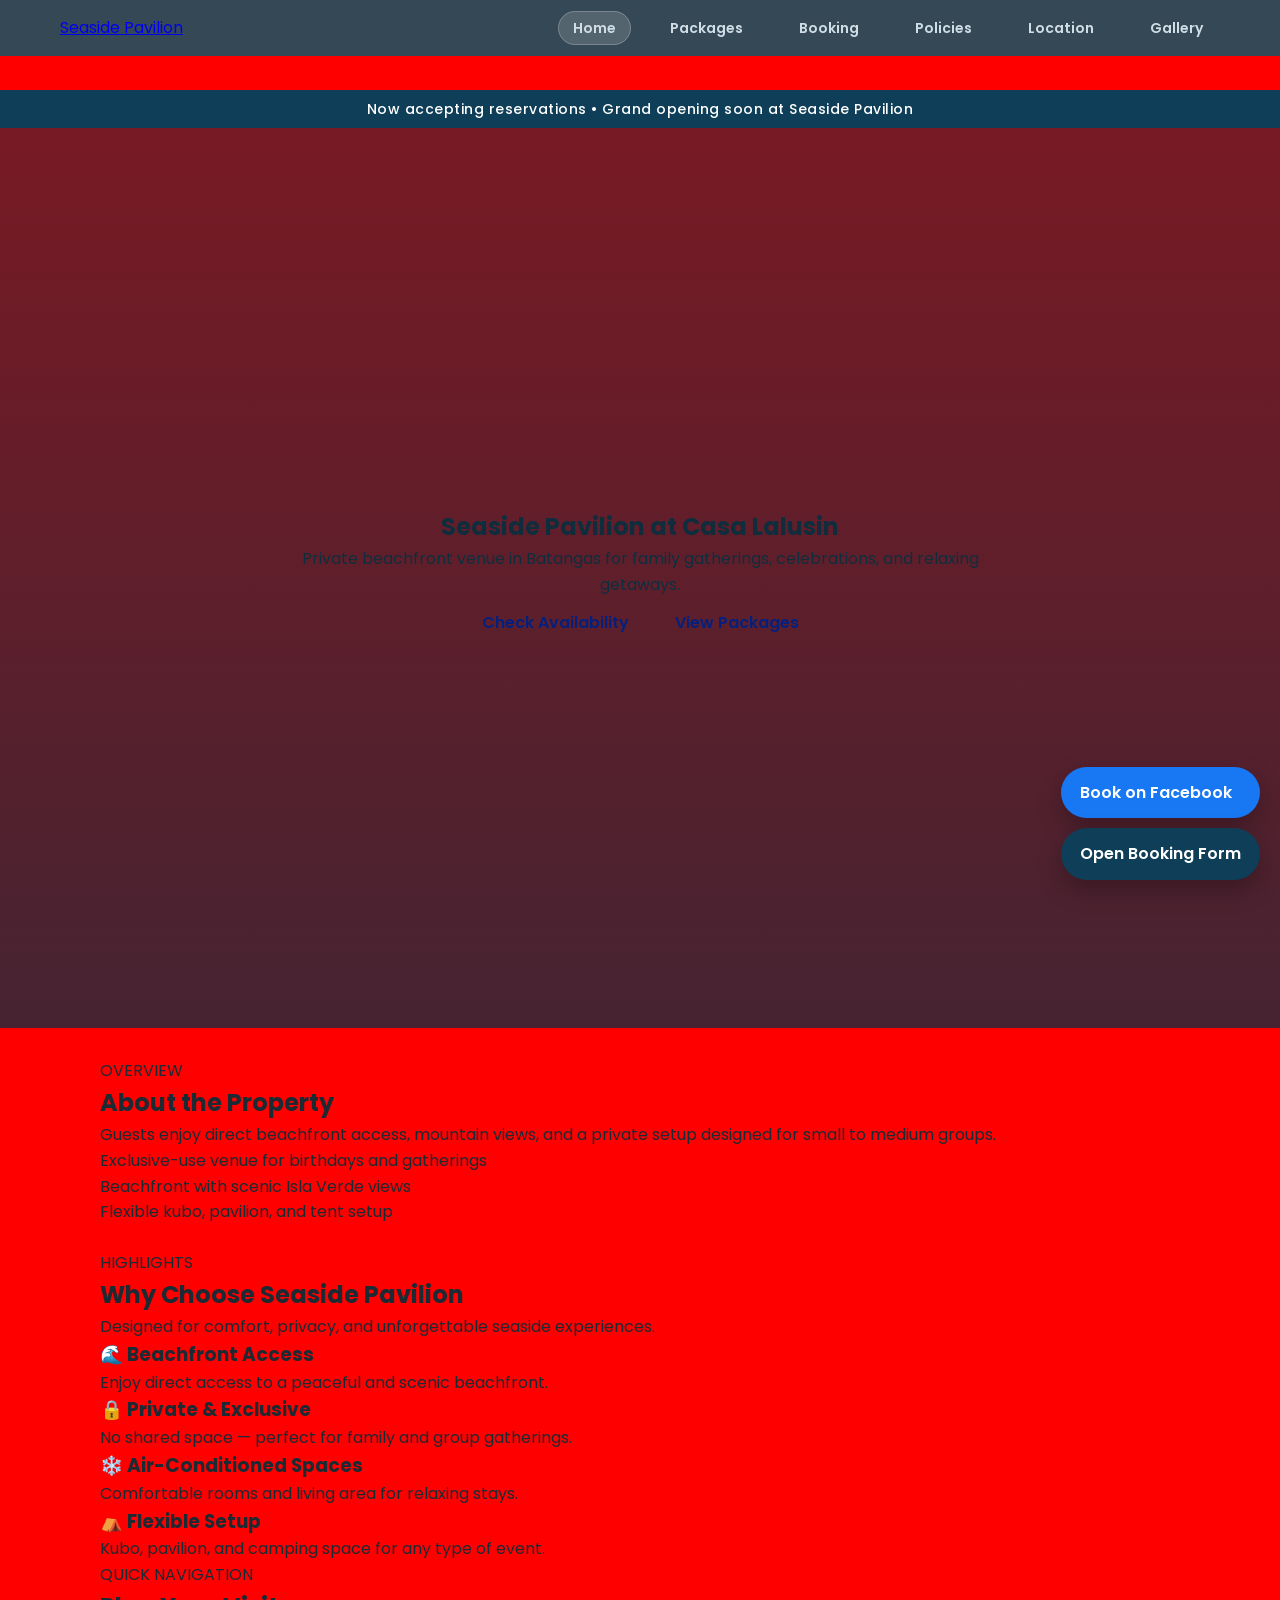
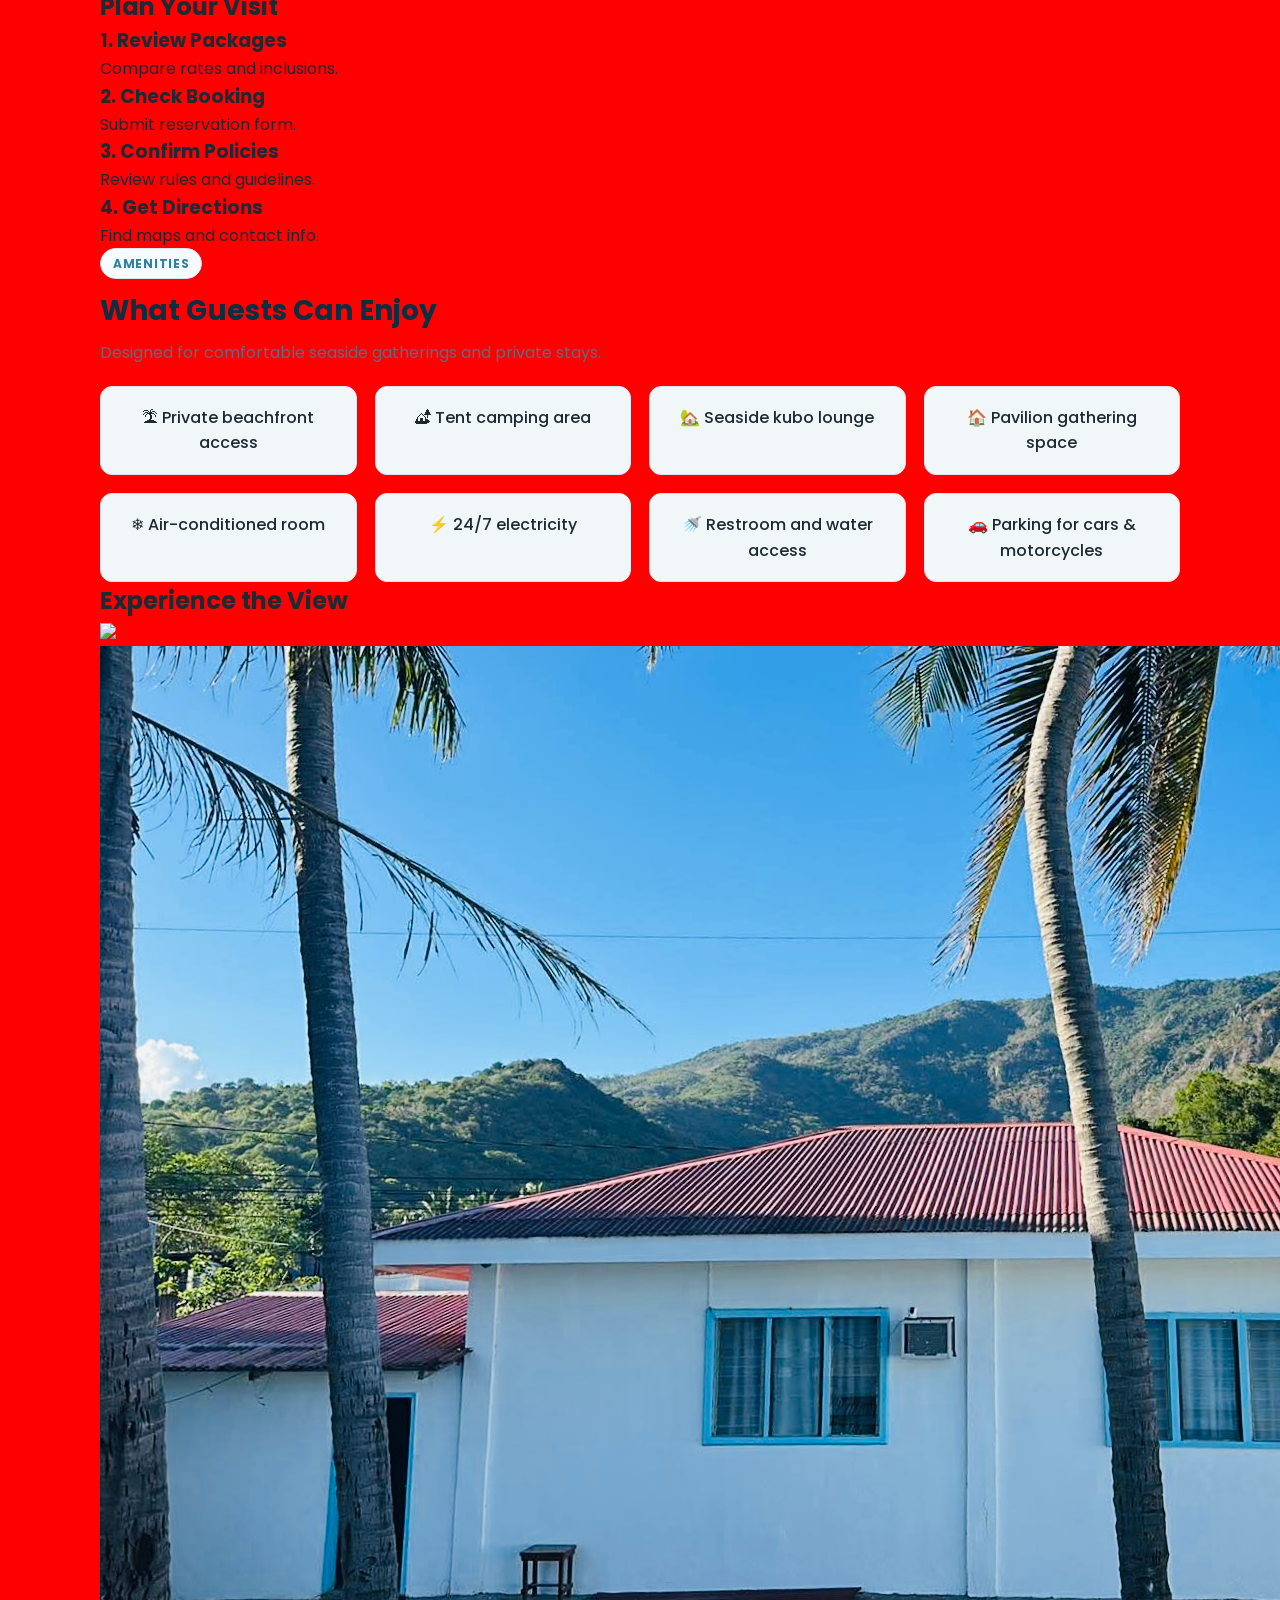
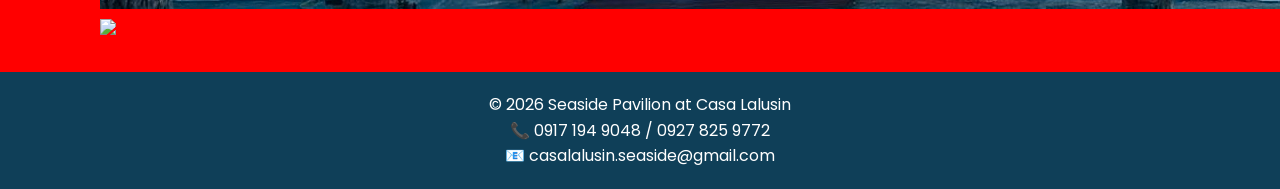
==== commit 16b1f836: "Update index.html" ====
--- a/index.html
+++ b/index.html
@@ -225,6 +225,10 @@
   observer.observe(section);
 });
 </script>
+
+<style>
+body { background: red; }
+</style>
   
 </body>
 
--- a/styles.css
+++ b/styles.css
@@ -1,3 +1,13 @@
+* {
+  margin: 0;
+  padding: 0;
+  box-sizing: border-box;
+}
+
+body {
+  margin: 0;
+}
+
 :root {
   --bg: #eef5f9;
   --surface: #ffffff;
@@ -39,20 +49,17 @@
   top: 0;
   width: 100%;
   z-index: 1000;
-
-  background: rgba(31, 78, 95, 0.6);
+  background: rgba(30, 80, 95, 0.9);
   backdrop-filter: blur(10px);
-
-  border-bottom: 1px solid rgba(255,255,255,0.1);
 }
 
 .header-wrap {
-  max-width: 1100px;
+  max-width: 1200px;
   margin: auto;
   display: flex;
   justify-content: space-between;
   align-items: center;
-  padding: 14px 20px;
+  padding: 15px 20px;
 }
 
 .site-nav a {
@@ -73,16 +80,26 @@
 }
 
 body {
-  padding-top: 70px;
+  padding-top: 90px;
+}
+
+@media (max-width: 768px) {
+  body {
+    padding-top: 120px;
+  }
 }
 
 .hero {
-  background:
-    linear-gradient(rgba(7,30,42,0.6),rgba(7,30,42,0.5)),
-    url('https://images.unsplash.com/photo-1507525428034-b723cf961d3e') center/cover no-repeat;
-  padding: 80px 20px;
-  color: white;
+  height: 100vh;
+  display: flex;
+  align-items: center;
+  justify-content: center;
   text-align: center;
+  padding: 0 20px;
+  position: relative;
+
+  /* 🔥 THIS IS WHAT YOU LOST */
+  background: url("Photos/beach-front.jpg") center/cover no-repeat;
 }
 
 .hero-card {
@@ -97,14 +114,6 @@
   flex: 1;
 }
 
-.section {
-  background: white;
-  padding: 28px;
-  border-radius: var(--radius-lg);
-  box-shadow: var(--shadow);
-  margin-bottom: 24px;
-}
-
 .section-head h2 {
   margin-top: 0;
 }
@@ -135,34 +144,31 @@
 
 .package-grid {
   display: grid;
-  gap: 16px;
-  grid-template-columns: repeat(auto-fit,minmax(250px,1fr));
-}
-
-.package-card {
-  background: #f9fcff;
-  border: 1px solid var(--line);
-  border-radius: var(--radius-md);
-  padding: 16px;
-}
-
-.price-row {
-  display: grid;
-  grid-template-columns: 1fr 1fr;
-  gap: 8px;
-  margin-bottom: 10px;
-}
-
-.price-chip {
-  background: #eaf4fa;
-  padding: 8px;
-  border-radius: 8px;
-  text-align: center;
+  grid-template-columns: repeat(4, 1fr); /* FORCE 4 IN ONE LINE */
+  gap: 20px;
+  margin-top: 20px;
+}
+
+@media (max-width: 1000px) {
+  .package-grid {
+    grid-template-columns: repeat(2, 1fr);
+  }
+}
+
+@media (max-width: 600px) {
+  .package-grid {
+    grid-template-columns: 1fr;
+  }
 }
 
 .package-card.featured {
-  background: linear-gradient(150deg,#0f3f58,#1a6e90);
-  color: white;
+  transform: scale(1.03);
+  box-shadow: 0 20px 50px rgba(8,47,66,0.25);
+}
+
+.package-card.featured p,
+.package-card.featured li {
+  color: #eaf6ff;
 }
 
 .btn {
@@ -232,22 +238,6 @@
 
 box-shadow:0 12px 28px rgba(8,47,66,0.2);
 }
-
-
-/* ===== HERO GRADIENT BACKGROUND ===== */
-
-.hero{
-
-background:
-linear-gradient(rgba(7,30,42,0.63),rgba(7,30,42,0.42)),
-url('https://images.unsplash.com/photo-1507525428034-b723cf961d3e')
-center/cover no-repeat;
-
-padding:82px 20px;
-color:#fff;
-
-}
-
 
 /* ===== SMALL SECTION LABEL ===== */
 
@@ -327,7 +317,7 @@
 color:#ffffff;
 }
 
-.package-card.featured .price-chip{
+.package-card.featured {
 
 background:rgba(255,255,255,0.15);
 
@@ -337,7 +327,7 @@
 
 }
 
-.package-card.featured .price-chip small{
+.package-card.featured small{
 
 color:#cfe8f7;
 
@@ -367,177 +357,92 @@
 
 /* ===== PACKAGE PRICE LAYOUT FIX ===== */
 
-.price-row{
-
-display:grid;
-grid-template-columns:1fr 1fr;
-gap:12px;
-margin:12px 0 14px;
-
-}
-
-.price-chip{
-
-border:1px solid #c7dbe7;
-
-border-radius:12px;
-
-background:#eaf4fa;
-
-padding:12px;
-
-text-align:center;
+.package-card:hover{
+
+transform:translateY(-3px);
+
+box-shadow:0 14px 30px rgba(8,47,66,0.12);
+
+}
+
+.section-head h2{
+
+font-size:28px;
+
+margin-bottom:6px;
+
+color:#082f42;
+
+}
+
+.section-head .lead{
+
+color:#58707d;
+
+max-width:700px;
+
+}
+
+.btn{
+
+display:inline-block;
+
+border-radius:999px;
+
+padding:12px 20px;
 
 font-weight:600;
 
-}
-
-.price-chip small{
-
-display:block;
+border:1px solid transparent;
+
+transition:all .2s ease;
+
+}
+
+.btn:hover{
+
+transform:translateY(-1px);
+
+box-shadow:0 6px 14px rgba(0,0,0,0.15);
+
+}
+
+.policy-item{
+
+background:#f6fbff;
+
+border:1px solid #cfe2ee;
+
+border-radius:14px;
+
+padding:18px;
+
+box-shadow:0 6px 18px rgba(8,47,66,0.05);
+
+}
+
+.policy-item{
+
+transition:all .2s ease;
+
+}
+
+.card:hover{
+
+transform:translateY(-2px);
+
+}
+
+.exclusive-label{
+
+font-size:12px;
+
+color:#cfe8f7
+
+letter-spacing:0.05em;
 
 text-transform:uppercase;
 
-letter-spacing:0.05em;
-
-color:#58707d;
-
-font-size:11px;
-
-margin-bottom:4px;
-
-}
-
-/* ===== PACKAGE CARD IMPROVEMENT ===== */
-
-.package-card{
-
-background:#f9fcff;
-
-border:1px solid #d6e6ef;
-
-border-radius:16px;
-
-padding:18px;
-
-transition:transform .15s ease, box-shadow .15s ease;
-
-}
-
-.package-card:hover{
-
-transform:translateY(-3px);
-
-box-shadow:0 14px 30px rgba(8,47,66,0.12);
-
-}
-
-.section-head h2{
-
-font-size:28px;
-
-margin-bottom:6px;
-
-color:#082f42;
-
-}
-
-.section-head .lead{
-
-color:#58707d;
-
-max-width:700px;
-
-}
-
-.btn{
-
-display:inline-block;
-
-border-radius:999px;
-
-padding:12px 20px;
-
-font-weight:600;
-
-border:1px solid transparent;
-
-transition:all .2s ease;
-
-}
-
-.btn:hover{
-
-transform:translateY(-1px);
-
-box-shadow:0 6px 14px rgba(0,0,0,0.15);
-
-}
-
-.policy-item{
-
-background:#f6fbff;
-
-border:1px solid #cfe2ee;
-
-border-radius:14px;
-
-padding:18px;
-
-box-shadow:0 6px 18px rgba(8,47,66,0.05);
-
-}
-
-.section{
-
-padding:34px 30px;
-
-}
-
-.card,
-.package-card,
-.policy-item{
-
-transition:all .2s ease;
-
-}
-
-.card:hover{
-
-transform:translateY(-2px);
-
-}
-
-.price-chip{
-
-font-size:18px;
-
-}
-
-.price-chip small{
-
-font-size:11px;
-
-}
-
-.price-chip{
-
-font-weight:700;
-
-letter-spacing:0.03em;
-
-}
-
-.exclusive-label{
-
-font-size:12px;
-
-color:#cfe8f7
-
-letter-spacing:0.05em;
-
-text-transform:uppercase;
-
 margin-bottom:10px;
 
 }
@@ -550,24 +455,19 @@
 
 }
 
-.hero{
-
-position:relative;
-
-min-height:85vh;
-
-display:flex;
-
-align-items:center;
-
-justify-content:center;
-
-background-image:url("https://images.unsplash.com/photo-1507525428034-b723cf961d3e");
-
-background-size:cover;
-
-background-position:center;
-
+.hero {
+  height: 100vh;
+  display: flex;
+  align-items: center;
+  justify-content: center;
+  text-align: center;
+  padding: 0 20px;
+  position: relative;
+}
+
+.hero-content {
+  max-width: 700px;
+  margin: auto;
 }
 
 .hero-overlay{
@@ -770,19 +670,23 @@
 
 /* MOBILE NAVIGATION */
 
-@media (max-width: 600px){
-
-.site-nav{
-flex-direction:column;
-align-items:flex-start;
-width:100%;
-gap:6px;
-margin-top:10px;
-}
-
-.site-nav a{
-display:block;
-width:100%;
+@media (max-width: 768px) {
+
+  .site-nav {
+    overflow-x: auto;
+    flex-wrap: nowrap;
+    justify-content: flex-start;
+    padding-bottom: 5px;
+  }
+
+  .site-nav a {
+    white-space: nowrap;
+  }
+
+@media (max-width: 768px) {
+  .hero {
+    padding-top: 120px;
+  }
 }
 
 .header-wrap{
@@ -817,16 +721,6 @@
 /* MOBILE PACKAGES */
 
 @media (max-width:600px){
-
-.price-row{
-grid-template-columns:1fr;
-}
-
-.package-card{
-padding:18px;
-}
-
-}
 
 @media (max-width:680px){
 
@@ -850,17 +744,6 @@
 /* MOBILE SECTIONS */
 
 @media (max-width:600px){
-
-.section{
-padding:20px 15px;
-}
-
-.grid-2,
-.grid-3{
-grid-template-columns:1fr;
-}
-
-}
 
 /* MOBILE NAVIGATION */
 
@@ -1332,12 +1215,13 @@
 /* ===== HERO UPGRADE ===== */
 
 .hero {
-  position: relative;
-  height: 90vh;
-  background: url("Photos/beach-front.jpg") center/cover no-repeat;
+  height: 100vh;
   display: flex;
   align-items: center;
   justify-content: center;
+  text-align: center;
+  padding: 0 20px;
+  position: relative;
 }
 
 .hero-overlay {
@@ -1400,12 +1284,13 @@
 /* ===== HERO UPGRADE ===== */
 
 .hero {
-  position: relative;
-  height: 85vh;
-  background: url("Photos/beach-front.jpg") center/cover no-repeat;
+  height: 100vh;
   display: flex;
   align-items: center;
   justify-content: center;
+  text-align: center;
+  padding: 0 20px;
+  position: relative;
 }
 
 .hero-overlay {
@@ -1619,3 +1504,388 @@
   transform: translateY(0);
 }
 
+.brand {
+  color: white;
+  text-decoration: none;
+  font-weight: 600;
+}
+
+.brand:visited {
+  color: white;
+}
+
+.section-box:nth-child(even) {
+  background: #f2f6f8;
+}
+
+.section-subtext {
+  color: #6b7c85;
+  margin-top: 8px;
+  margin-bottom: 20px;
+}
+
+.hero::before {
+  content: "";
+  position: absolute;
+  inset: 0;
+  background: linear-gradient(
+    rgba(0,0,0,0.4),
+    rgba(0,0,0,0.6)
+  );
+}
+
+.hero-content {
+  position: relative;
+  z-index: 2;
+}
+
+.highlight-grid {
+  grid-template-columns: repeat(auto-fit, minmax(260px, 1fr));
+}
+
+.image-break img {
+  width: 100%;
+  height: 300px;
+  object-fit: cover;
+  border-radius: 16px;
+}
+
+h2 {
+  font-size: 28px;
+  margin-bottom: 10px;
+}
+
+p {
+
+  .section-box {
+  transition: all 0.3s ease;
+}
+
+.section-box:hover {
+  transform: translateY(-4px);
+}
+  line-height: 1.6;
+}
+
+main {
+  max-width: 1200px;
+  margin: auto;
+  padding: 40px 20px;
+}
+
+.section-box {
+  margin-bottom: 50px;
+}
+
+h1 {
+  font-size: 42px;
+  font-weight: 700;
+}
+
+h2 {
+  font-size: 28px;
+  font-weight: 600;
+}
+
+p {
+  font-size: 15px;
+  color: #5f6f79;
+}
+
+.hero h1 {
+  text-shadow: 0 4px 20px rgba(0,0,0,0.5);
+}
+
+html {
+  scroll-behavior: smooth;
+}
+
+.btn {
+  transition: all 0.25s ease;
+}
+
+.btn:active {
+  transform: scale(0.96);
+}
+
+img {
+  display: block;
+}
+
+.mini-gallery img {
+  transition: 0.3s ease;
+}
+
+.mini-gallery img:hover {
+  transform: scale(1.05);
+}
+
+@media (max-width: 768px) {
+
+  h1 {
+    font-size: 28px;
+  }
+
+  h2 {
+    font-size: 22px;
+  }
+
+  .highlight-grid {
+    grid-template-columns: 1fr;
+  }
+
+  .mini-gallery {
+    grid-template-columns: 1fr;
+  }
+
+}
+
+.floating-buttons {
+  position: fixed;
+  bottom: 20px;
+  right: 20px;
+  display: flex;
+  flex-direction: column;
+  gap: 10px;
+  z-index: 999;
+}
+
+body {
+  animation: fadeInPage 0.6s ease;
+}
+
+@keyframes fadeInPage {
+  from {
+    opacity: 0;
+  }
+  to {
+    opacity: 1;
+  }
+}
+
+:root {
+  --radius: 16px;
+}
+
+.section-box,
+.highlight-card,
+.mini-gallery img,
+.image-break img {
+  border-radius: var(--radius);
+}
+
+body {
+  background: linear-gradient(to bottom, #eef3f6, #f7f9fb);
+}
+
+body {
+  padding-top: 80px;
+}
+
+@media (max-width: 768px) {
+
+  .header-wrap {
+    flex-direction: column;
+    gap: 10px;
+  }
+
+  .site-nav {
+    display: flex;
+    overflow-x: auto;
+    gap: 8px;
+    width: 100%;
+    justify-content: flex-start;
+    padding-bottom: 5px;
+  }
+
+  .site-nav a {
+    white-space: nowrap;
+    font-size: 12px;
+    padding: 6px 10px;
+  }
+
+}
+
+.hero::before {
+  content: "";
+  position: absolute;
+  inset: 0;
+  background: rgba(0,0,0,0.4);
+}
+
+.package-card.featured {
+  grid-column: span 1; /* prevents weird stretching */
+}
+
+.package-card:hover {
+  transform: translateY(-5px);
+  box-shadow: 0 20px 40px rgba(0,0,0,0.12);
+}
+
+.section-head .lead {
+  color: #5f6f7a;
+  margin-top: 10px;
+  margin-bottom: 20px;
+  line-height: 1.6;
+}
+
+.package-card {
+  background: #f9fcff;
+  border: 1px solid #d6e6ef;
+  border-radius: 16px;
+
+  padding: 20px;
+  display: flex;
+  flex-direction: column;
+  gap: 12px;
+
+  transition: all 0.25s ease;
+}
+
+.price-row {
+  display: flex;
+  gap: 10px;
+  margin: 10px 0;
+}
+
+.price-chip {
+  flex: 1;
+  padding: 10px;
+  border-radius: 10px;
+  text-align: center;
+
+  background: #eaf4fa;
+  font-size: 14px;
+  font-weight: 600;
+}
+
+.package-card p {
+  color: #5f6f7a;
+}
+
+.package-card li {
+  color: #4a5d68;
+  font-size: 14px;
+}
+
+.package-card:hover {
+  transform: translateY(-6px);
+  box-shadow: 0 18px 40px rgba(0,0,0,0.12);
+}
+
+.section {
+  background: white;
+  padding: 40px 30px;
+  border-radius: 18px;
+  box-shadow: 0 8px 25px rgba(0,0,0,0.06);
+  margin-bottom: 40px;
+}
+
+.section-head h2 {
+  font-size: 30px;
+  margin-bottom: 5px;
+}
+
+.kicker {
+  margin-bottom: 12px;
+}
+
+/* ===== CORE LAYOUT RESTORE ===== */
+
+.section {
+  background: #ffffff;
+  padding: 40px 30px;
+  border-radius: 18px;
+  box-shadow: 0 8px 25px rgba(0,0,0,0.06);
+  margin-bottom: 40px;
+}
+
+.section-head h2 {
+  font-size: 28px;
+  margin-bottom: 10px;
+}
+
+.section-head .lead {
+  color: #5f6f7a;
+  margin-bottom: 20px;
+}
+
+/* GRID SYSTEM */
+
+.grid-2 {
+  display: grid;
+  grid-template-columns: repeat(auto-fit, minmax(280px, 1fr));
+  gap: 20px;
+}
+
+.grid-3 {
+  display: grid;
+  grid-template-columns: repeat(auto-fit, minmax(220px, 1fr));
+  gap: 20px;
+}
+
+.package-grid {
+  display: grid;
+  grid-template-columns: repeat(4, 1fr);
+  gap: 20px;
+  margin-top: 20px;
+}
+
+.package-card {
+  background: #f9fcff;
+  border: 1px solid #d6e6ef;
+  border-radius: 16px;
+  padding: 20px;
+
+  display: flex;
+  flex-direction: column;
+  gap: 12px;
+}
+
+.package-card.featured {
+  background: linear-gradient(150deg,#0f3f58,#1a6e90);
+  color: white;
+}
+
+.price-row {
+  display: flex;
+  gap: 10px;
+}
+
+.price-chip {
+  flex: 1;
+  padding: 10px;
+  border-radius: 10px;
+  text-align: center;
+  background: #eaf4fa;
+}
+
+.section-box {
+  background: #ffffff;
+  padding: 35px 25px;
+  border-radius: 18px;
+  box-shadow: 0 8px 25px rgba(0,0,0,0.06);
+  margin-bottom: 30px;
+}
+
+main {
+  max-width: 1100px;
+  margin: auto;
+  padding: 40px 20px;
+}
+
+@media (max-width: 900px) {
+  .package-grid {
+    grid-template-columns: repeat(2, 1fr);
+  }
+}
+
+@media (max-width: 600px) {
+  .package-grid {
+    grid-template-columns: 1fr;
+  }
+}
+
+body {
+  background: red !important;
+}
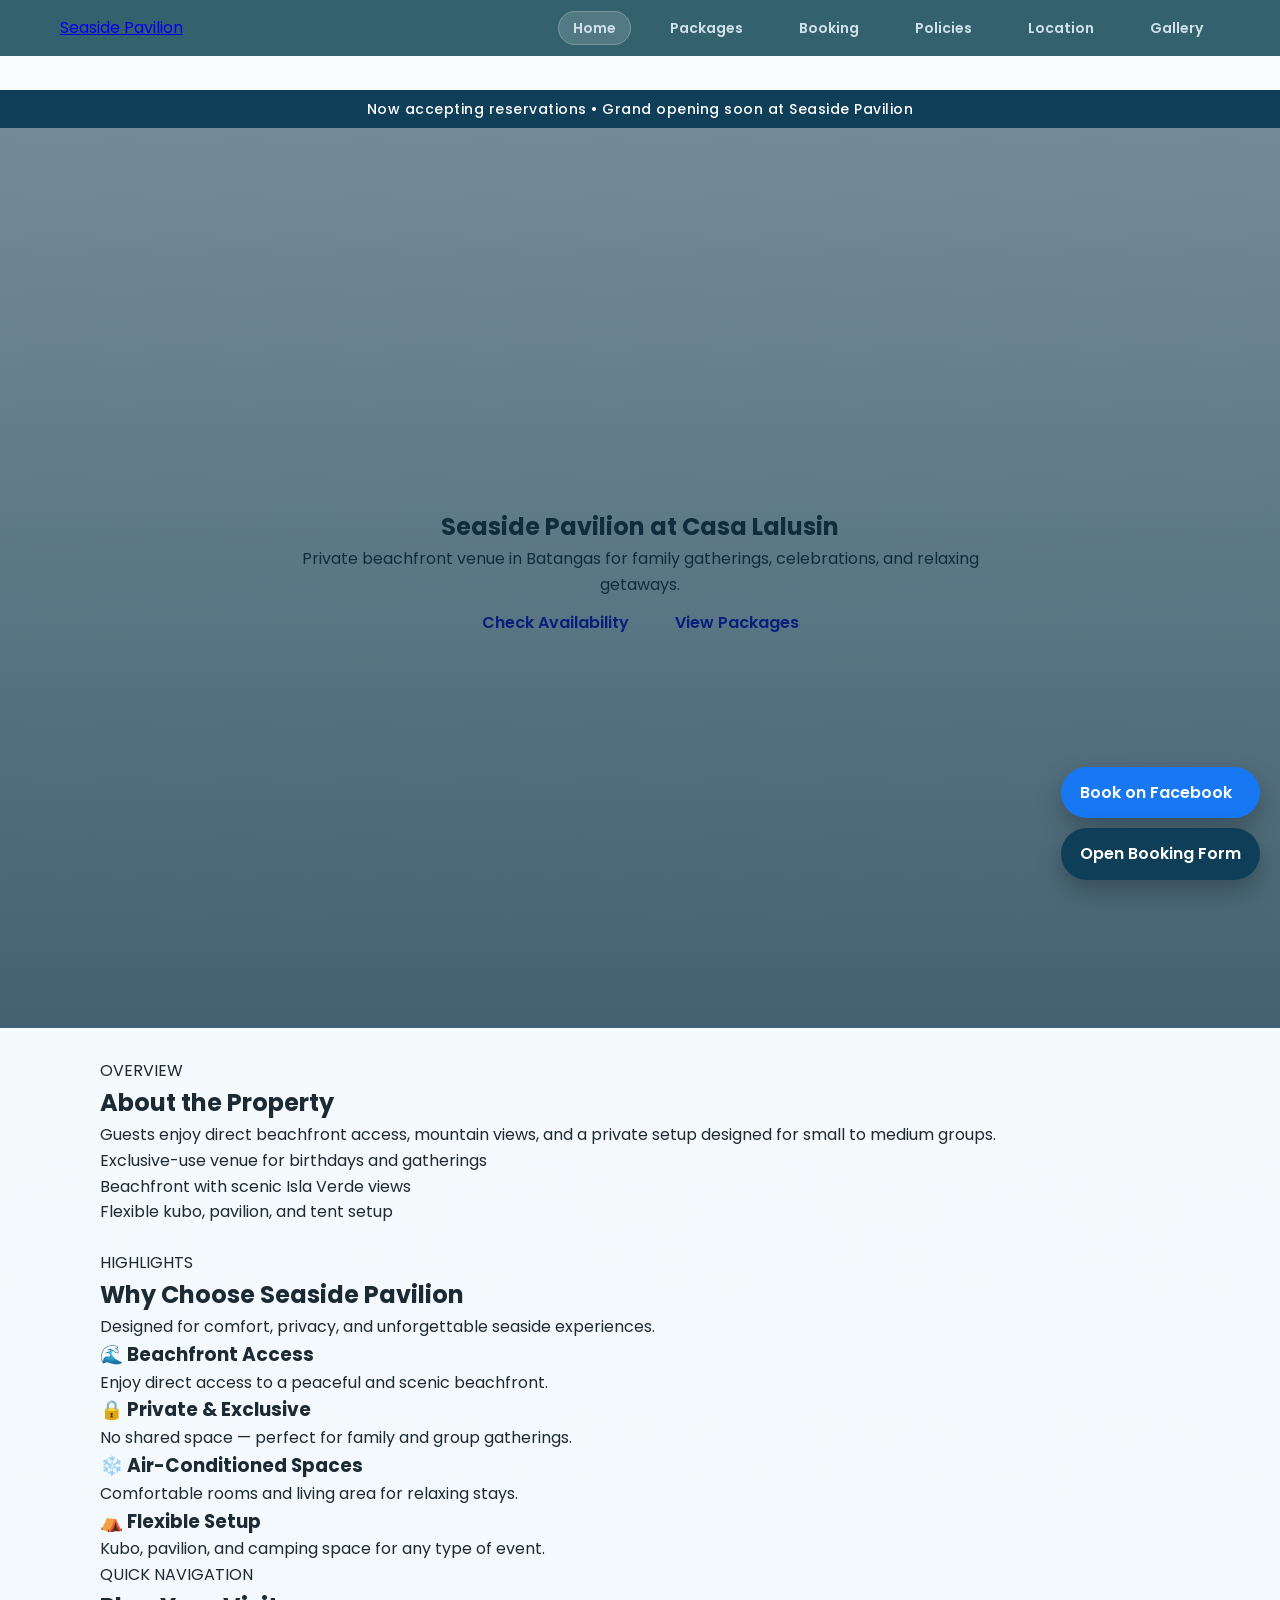
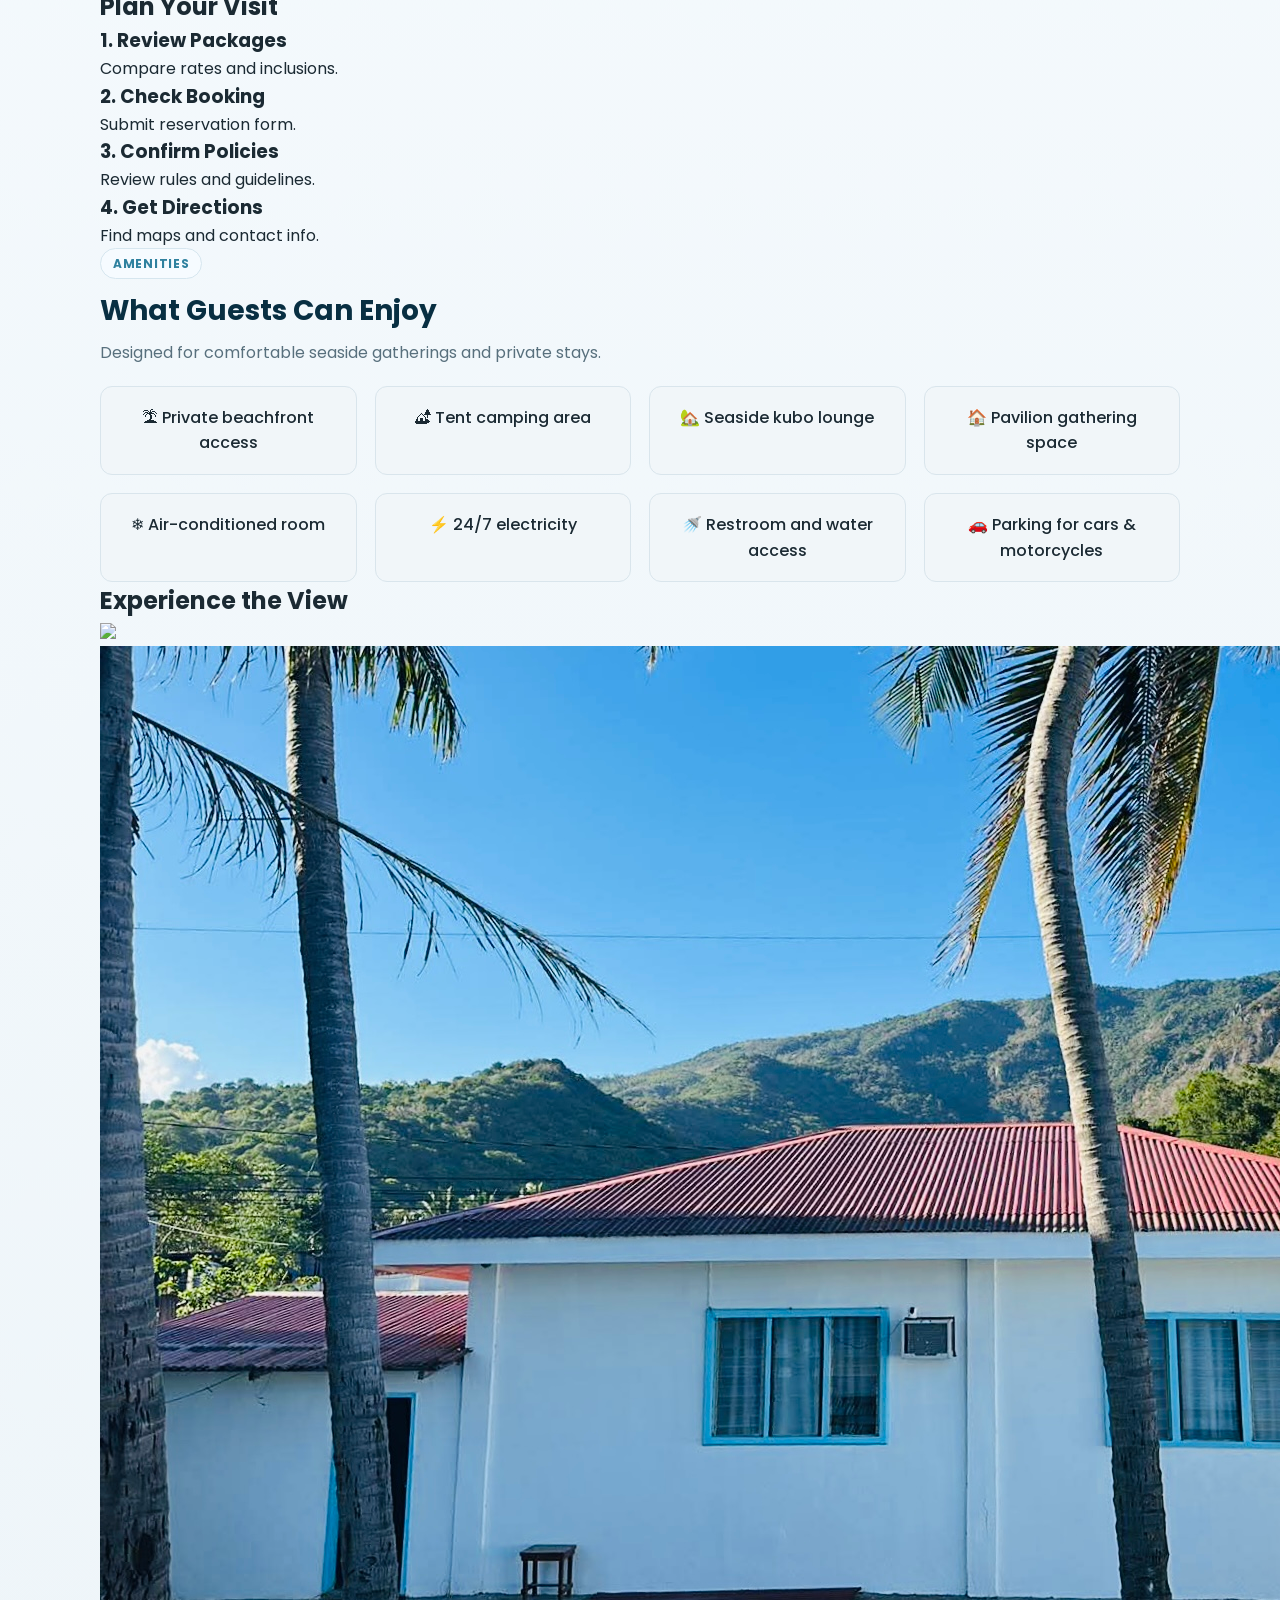
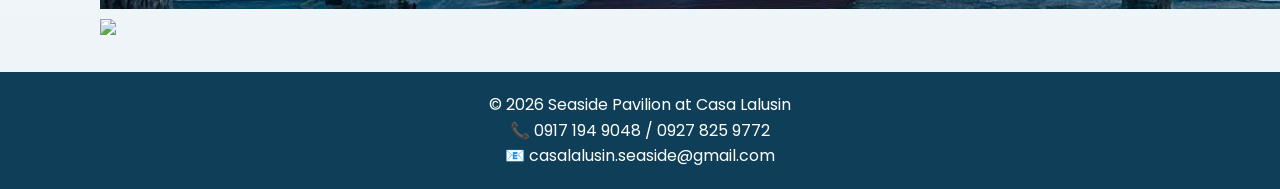
==== commit fb97abac: "Update index.html" ====
--- a/index.html
+++ b/index.html
@@ -225,10 +225,6 @@
   observer.observe(section);
 });
 </script>
-
-<style>
-body { background: red; }
-</style>
   
 </body>
 
